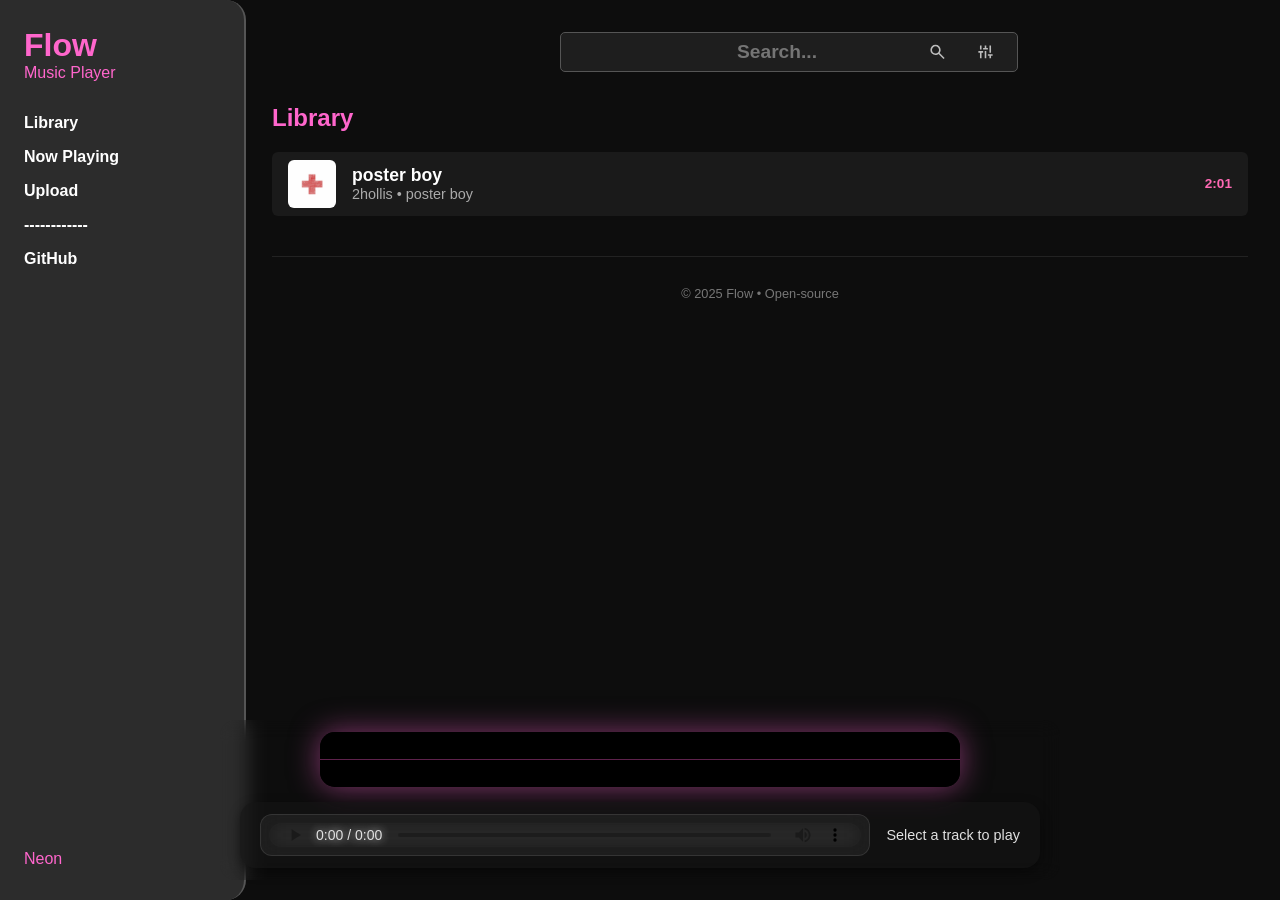
==== index.html @ 23537d22 "Init commit" ====
<!DOCTYPE html>
<html lang="en">
  <head>
    <meta charset="UTF-8" />
    <meta name="viewport" content="width=device-width, initial-scale=1" />
    <title>Flow – Music Player</title>
    <link rel="stylesheet" href="src/css/style.css" />
    <link rel="icon" href="src/icon/logo.png" />
  </head>

  <body>
    <div class="container">
      <aside class="sidebar">
        <h1>Flow</h1>
        <p class="subtitle">Music Player</p>
        <nav>
          <a href="index.html#library">Library</a>
          <a href="index.html#nowplaying">Now Playing</a>
          <a href="upload.html">Upload</a>
          <a>------------</a>
          <a href="https://github.com/neonmc23/flow" target="_blank">GitHub</a>
          <p class="subtitle" style="position: absolute; bottom: 0">Neon</p>
        </nav>
      </aside>

      <main>
        <div class="search-wrapper">
          <div class="search-container">
            <input
              id="search"
              class="search-bar"
              type="text"
              placeholder="Search..."
            />
            <img class="search-icon" src="src/icon/search.svg" alt="search" />
            <div class="filter-container">
              <img
                class="filter-icon"
                src="src/icon/filter.svg"
                alt="filtrer"
                onclick="toggleFilterMenu()"
              />
              <div class="filter-menu" id="filterMenu">
                <div class="filters">
                  <p>Artiste</p>
                  <select id="artist-filter">
                    <option value="">All</option>
                  </select>
                  <p>Album</p>
                  <select id="album-filter">
                    <option value="">All</option>
                  </select>
                </div>
                <button onclick="applyFilters()">Apply</button>
              </div>
            </div>
          </div>
        </div>

        <section id="nowplaying">
          <canvas id="oscilloscope"></canvas>
          <div class="nowplaying-container">
            <h2>Now Playing</h2>
            <div id="player">
              <audio id="audio" controls></audio>
              <p id="nowplaying-title">Select a track to play</p>
            </div>
          </div>
        </section>

        <section id="library">
          <h2>Library</h2>
          <ul id="track-list"></ul>
        </section>

        <footer>
          <p>© 2025 Flow • Open-source</p>
        </footer>
      </main>
    </div>

    <script src="src/javascript/filter.js"></script>
    <script src="src/javascript/script.js"></script>
    <script src="src/javascript/effect.js"></script>
  </body>
</html>
---- src/css/style.css ----
:root {
  --bg: #0d0d0d;
  --text: #ffffff;
  --accent: #ff66cc;
  --sidebar-bg: #2c2c2c;
  --card-bg: #1a1a1a;
}

body {
  margin: 0;
  font-family: "Segoe UI", sans-serif;
  background: var(--bg);
  color: var(--text);
  display: flex;
}

a {
  text-decoration: none;
  color: var(--accent);
}

.container {
  display: flex;
  width: 100vw;
  height: 100vh;
}

.sidebar {
  width: 220px;
  background: var(--sidebar-bg);
  padding: 1.7rem 0 0 1.5rem;
  display: flex;
  flex-direction: column;
  align-items: flex-start;
  border-right: 2px solid #555;
  border-radius: 0px 20px 20px 0;
  position: fixed;
  top: 0;
  bottom: 0;
  left: 0;
}

.sidebar h1 {
  font-size: 2rem;
  color: var(--accent);
  margin: 0;
}

.sidebar .subtitle {
  font-size: 1rem;
  color: var(--accent);
  margin: 0 0 2rem 0;
}

.sidebar nav {
  display: flex;
  flex-direction: column;
  gap: 1rem;
}

.sidebar nav a {
  color: var(--text);
  font-weight: bold;
  transition: color 0.2s;
}

.sidebar nav a:hover {
  color: var(--accent);
}

.search-wrapper {
  display: flex;
  justify-content: center;
  margin-bottom: 2rem;
  width: 100%;
}

.search-container {
  position: relative;
  width: 100%;
  max-width: 400px;
}

.search-bar {
  width: 100%;
  border: 1px solid #555;
  border-radius: 5px;
  padding: 0.5rem 2.5rem 0.5rem 1rem;
  background: rgba(34, 34, 34, 0.85);
  color: var(--text);
  font-size: 1.2rem;
  font-weight: bold;
  text-align: center;
}

.search-bar:focus {
  outline: none;
  border-color: var(--accent);
}

.search-icon {
  position: absolute;
  right: 0.8rem;
  top: 50%;
  transform: translateY(-50%);
  height: 1.2rem;
  opacity: 0.7;
}

main {
  margin-left: 240px;
  padding: 2rem;
  flex: 1;
  overflow-y: auto;
}

h2 {
  color: var(--accent);
}

ul#track-list {
  list-style: none;
  padding: 0;
}

ul#track-list li {
  background: var(--card-bg);
  padding: 0.5rem 1rem;
  border-radius: 6px;
  margin-bottom: 0.5rem;
  cursor: pointer;
  transition: background 0.2s;
}

ul#track-list li:hover {
  background: #333;
}

input[type="file"] {
  background: #222;
  color: var(--text);
  padding: 0.5rem;
  border-radius: 6px;
  border: 1px solid #555;
}

footer {
  text-align: center;
  font-size: 0.8rem;
  color: #777;
  margin-top: 2rem;
  border-top: 1px solid #222;
  padding-top: 1rem;
}

.filter-container {
  position: absolute;
  right: -2.2rem;
  top: 50%;
  transform: translateY(-50%);
  display: flex;
  align-items: center;
}

.filter-icon {
  height: 1.2rem;
  opacity: 0.7;
  cursor: pointer;
  transition: opacity 0.2s;
}

.filter-icon:hover {
  opacity: 1;
}

.filter-menu {
  display: none;
  flex-direction: column;
  position: absolute;
  top: 2.6rem;
  right: 0;
  background: rgba(34, 34, 34, 0.85);
  border: 1px solid rgba(255, 102, 204, 0.5);
  border-radius: 12px;
  padding: 0.7rem 1rem;
  z-index: 100;
  width: max-content;
  min-width: 170px;
  box-shadow: 0 8px 16px rgba(255, 102, 204, 0.25);
  backdrop-filter: blur(8px);
  opacity: 0;
  pointer-events: none;
  transform: translateY(-10px);
  transition: all 0.3s ease;
}

.filter-menu.show {
  display: flex;
  opacity: 1;
  pointer-events: auto;
  transform: translateY(0);
}

.filter-menu p {
  color: var(--accent);
  text-decoration: underline;
  margin: 0.5rem 0;
}

.filter-menu label {
  color: var(--text);
  font-size: 1rem;
  padding: 0.4rem 0;
  display: flex;
  align-items: center;
  cursor: pointer;
}

.filter-menu input[type="checkbox"] {
  margin-right: 0.6rem;
  width: 18px;
  height: 18px;
}

.filter-menu select {
  width: 100%;
  padding: 0.5rem 0.8rem;
  background: rgba(34, 34, 34, 0.9);
  border: 1px solid rgba(255, 105, 180, 0.5);
  /* rose */
  border-radius: 8px;
  color: #fff;
  font-size: 1rem;
  margin-bottom: 1rem;
  transition: border-color 0.3s, box-shadow 0.3s;
}

.filter-menu select:focus {
  outline: none;
  border-color: #ff69b4;
  box-shadow: 0 0 8px rgba(255, 105, 180, 0.6);
  background: rgba(51, 51, 51, 0.9);
}

.filter-menu p {
  margin: 0.3rem 0 0.4rem;
  font-weight: bold;
  color: #ff69b4;
  font-size: 0.95rem;
}

.filter-menu button {
  background-color: #ff69b4;
  color: #000;
  border: none;
  padding: 0.5rem 1rem;
  border-radius: 6px;
  font-weight: bold;
  cursor: pointer;
  width: 100%;
  transition: background-color 0.3s;
}

.filter-menu button:hover {
  background-color: #e055a1;
}

#track-list {
  list-style: none;
  padding: 0;
  display: flex;
  flex-direction: column;
  gap: 0.7rem;
}

.track-item {
  background: #1a1a1a;
  padding: 0.6rem 1rem;
  border-radius: 10px;
  display: flex;
  align-items: center;
  gap: 1rem;
  cursor: pointer;
  transition: background 0.2s;
}

.track-item:hover {
  background: #2a2a2a;
}

.track-item .cover {
  width: 48px;
  height: 48px;
  border-radius: 6px;
  object-fit: cover;
}

.track-item .track-info {
  flex: 1;
}

.track-item .track-info strong {
  color: #fff;
  font-size: 1.1rem;
}

.track-item .track-info p {
  margin: 0;
  font-size: 0.9rem;
  color: #aaa;
}

.track-item .duration {
  font-size: 0.85rem;
  color: #ff69b4;
  font-weight: bold;
}

.upload-container {
  margin-left: 250px;
  padding: 40px;
  max-width: 600px;
}

.upload-container h1 {
  font-size: 2rem;
  margin-bottom: 20px;
}

#upload-form {
  display: flex;
  flex-direction: column;
  gap: 15px;
}

#upload-form label {
  font-weight: 500;
  display: flex;
  flex-direction: column;
  color: #eee;
}

#upload-form input[type="text"],
#upload-form input[type="file"] {
  padding: 10px;
  font-size: 1rem;
  border-radius: 8px;
  border: none;
  background-color: #2a2a2a;
  color: #fff;
}

#upload-form button {
  padding: 12px;
  border: none;
  background: #ff66cc;
  color: white;
  border-radius: 8px;
  font-size: 1rem;
  cursor: pointer;
  margin-top: 10px;
  transition: background 0.2s;
}

#upload-form button:hover {
  background: #e055b8;
}

#upload-status {
  margin-top: 10px;
  color: lightgreen;
}

#nowplaying {
  position: fixed;
  bottom: 20px;
  left: 50%;
  transform: translateX(-50%);
  width: calc(100% - 40px);
  max-width: 800px;
  backdrop-filter: blur(10px);
  border-radius: 16px;
  padding: 12px 20px;
  display: grid;
  align-items: center;
  z-index: 999;
}

#oscilloscope {
  width: 80%;
  height: 55px;
  background: rgba(0, 0, 0, 0.2);
  border-radius: 15px;
  box-shadow: 0 0 30px #e055b890;
  pointer-events: none;
  margin-left: 10%;
  margin-right: 10%;
  margin-bottom: 15px;
  backdrop-filter: blur(10px);
}

.nowplaying-container {
  max-width: 800px;
  background: rgba(20, 20, 20, 0.6);
  backdrop-filter: blur(10px);
  border-radius: 16px;
  padding: 12px 20px;
  color: #fff;
  box-shadow: 0 4px 12px rgba(0, 0, 0, 0.4);
}

#nowplaying h2 {
  display: none;
}

#player {
  display: flex;
  align-items: center;
  gap: 16px;
}

#audio {
  flex: 1;
}

#nowplaying-title {
  margin: 0;
  font-size: 0.9rem;
  color: #e0e0e0;
  white-space: nowrap;
  overflow: hidden;
  text-overflow: ellipsis;
}

#audio {
  background: rgba(255, 255, 255, 0.05);
  backdrop-filter: blur(10px);
  border-radius: 12px;
  padding: 4px;
  border: 1px solid rgba(255, 255, 255, 0.1);
  height: 32px;
  width: 100%;
}

audio::-webkit-media-controls-panel {
  background-color: transparent;
  backdrop-filter: blur(10px);
  border-radius: 12px;
}

audio::-moz-media-controls {
  background-color: transparent;
}

audio::-webkit-media-controls-play-button,
audio::-webkit-media-controls-volume-slider {
  background-color: transparent;
  color: #fff;
}
audio::-webkit-media-controls-current-time-display,
audio::-webkit-media-controls-time-remaining-display {
  color: #fff;
}
audio::-webkit-media-controls-mute-button {
  color: #fff;
}
audio::-webkit-media-controls-volume-slider {
  border-radius: 6px;
}
audio::-webkit-media-controls-volume-slider:hover {
  background-color: rgba(255, 255, 255, 0.2);
}
audio::-webkit-media-controls-volume-slider:active {
  background-color: rgba(255, 255, 255, 0.3);
}
audio::-webkit-media-controls-fullscreen-button {
  color: #fff;
}
audio::-webkit-media-controls-enclosure {
  background-color: transparent;
  border-radius: 12px;
  padding: 4px;
}
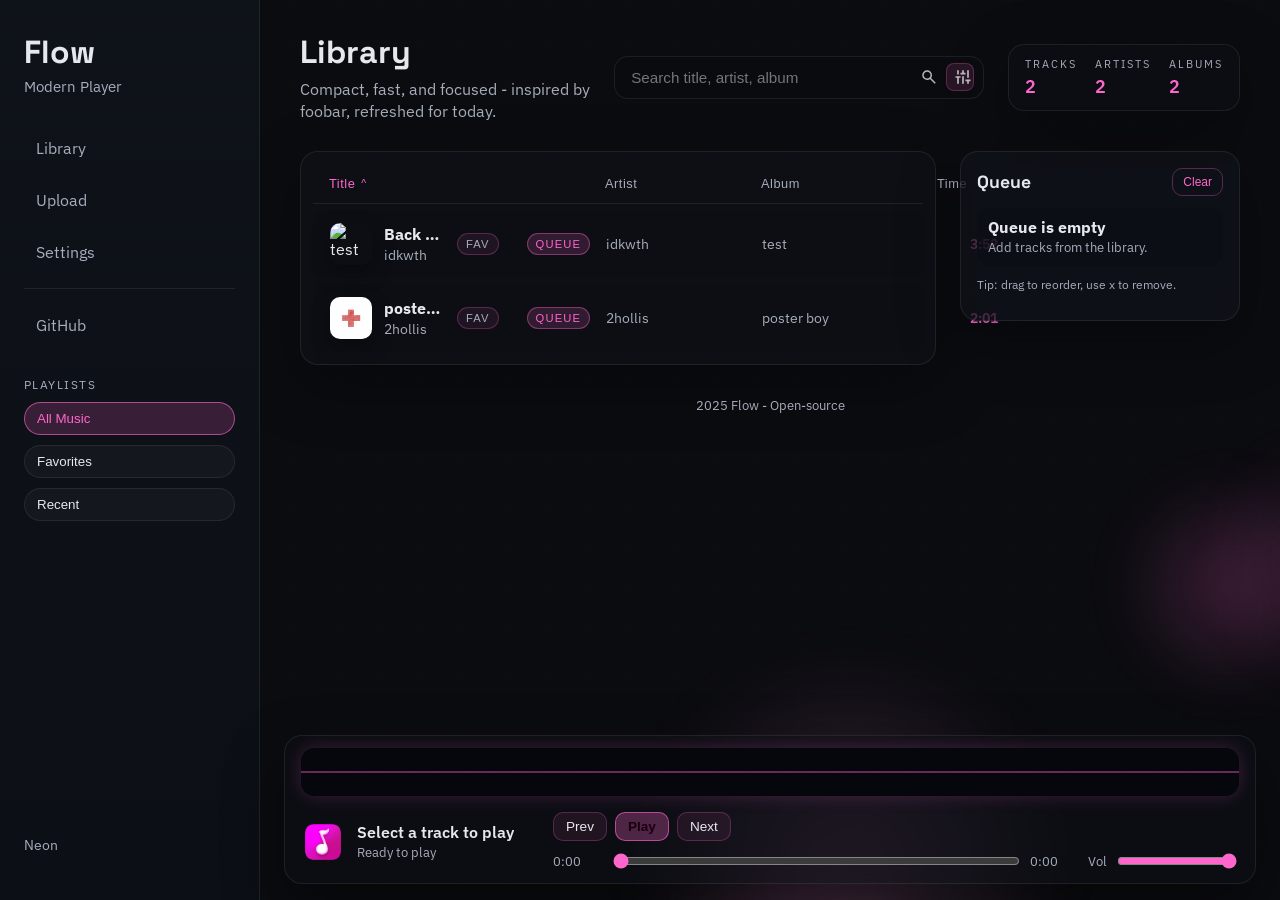
==== commit 891142a4: "Add files via upload" ====
--- a/index.html
+++ b/index.html
@@ -3,46 +3,67 @@
   <head>
     <meta charset="UTF-8" />
     <meta name="viewport" content="width=device-width, initial-scale=1" />
-    <title>Flow – Music Player</title>
+    <title>Flow - Modern Music Player</title>
     <link rel="stylesheet" href="src/css/style.css" />
     <link rel="icon" href="src/icon/logo.png" />
   </head>
 
   <body>
-    <div class="container">
+    <div class="bg-orbs">
+      <span class="orb orb-1"></span>
+      <span class="orb orb-2"></span>
+      <span class="orb orb-3"></span>
+      <span class="orb orb-4"></span>
+      <span class="orb orb-5"></span>
+      <span class="orb orb-6"></span>
+    </div>
+    <div class="app">
       <aside class="sidebar">
-        <h1>Flow</h1>
-        <p class="subtitle">Music Player</p>
-        <nav>
-          <a href="index.html#library">Library</a>
-          <a href="index.html#nowplaying">Now Playing</a>
-          <a href="upload.html">Upload</a>
-          <a>------------</a>
-          <a href="https://github.com/neonmc23/flow" target="_blank">GitHub</a>
-          <p class="subtitle" style="position: absolute; bottom: 0">Neon</p>
+        <div class="brand">
+          <h1>Flow</h1>
+          <p class="subtitle">Modern Player</p>
+        </div>
+
+        <nav class="nav">
+          <a href="index.html#library" class="nav-link">Library</a>
+          <a href="upload.html" class="nav-link">Upload</a>
+          <a href="settings.html" class="nav-link">Settings</a>
+          <div class="nav-divider"></div>
+          <a href="https://github.com/neonmc23/flow" target="_blank" class="nav-link">GitHub</a>
         </nav>
+
+        <div class="sidebar-section">
+          <p class="section-title">Playlists</p>
+          <button class="pill playlist-btn active" data-playlist="all">All Music</button>
+          <button class="pill playlist-btn" data-playlist="favorites">Favorites</button>
+          <button class="pill playlist-btn" data-playlist="recent">Recent</button>
+        </div>
+
+        <p class="sidebar-footer">Neon</p>
       </aside>
 
-      <main>
-        <div class="search-wrapper">
-          <div class="search-container">
-            <input
-              id="search"
-              class="search-bar"
-              type="text"
-              placeholder="Search..."
-            />
-            <img class="search-icon" src="src/icon/search.svg" alt="search" />
-            <div class="filter-container">
-              <img
-                class="filter-icon"
-                src="src/icon/filter.svg"
-                alt="filtrer"
-                onclick="toggleFilterMenu()"
+      <main class="main">
+        <header class="topbar">
+          <div class="title-block">
+            <h2>Library</h2>
+            <p>Compact, fast, and focused - inspired by foobar, refreshed for today.</p>
+          </div>
+
+          <div class="search-wrapper">
+            <div class="search-container">
+              <input
+                id="search"
+                class="search-bar"
+                type="text"
+                placeholder="Search title, artist, album"
               />
+              <img class="search-icon" src="src/icon/search.svg" alt="search" />
+              <button class="filter-trigger" type="button" onclick="toggleFilterMenu()">
+                <img class="filter-icon" src="src/icon/filter.svg" alt="filter" />
+              </button>
               <div class="filter-menu" id="filterMenu">
                 <div class="filters">
-                  <p>Artiste</p>
+                  <p>Artist</p>
                   <select id="artist-filter">
                     <option value="">All</option>
                   </select>
@@ -55,30 +76,83 @@
               </div>
             </div>
           </div>
+
+          <div class="stats">
+            <div class="stat">
+              <span class="stat-label">Tracks</span>
+              <span class="stat-value" id="track-count">0</span>
+            </div>
+            <div class="stat">
+              <span class="stat-label">Artists</span>
+              <span class="stat-value" id="artist-count">0</span>
+            </div>
+            <div class="stat">
+              <span class="stat-label">Albums</span>
+              <span class="stat-value" id="album-count">0</span>
+            </div>
+          </div>
+        </header>
+
+        <div class="content-grid">
+          <section id="library" class="library">
+            <div class="table-head">
+              <button class="sort-btn" data-sort="title" data-label="Title">Title</button>
+              <button class="sort-btn" data-sort="artist" data-label="Artist">Artist</button>
+              <button class="sort-btn" data-sort="album" data-label="Album">Album</button>
+              <button class="sort-btn" data-sort="duration" data-label="Time">Time</button>
+            </div>
+            <ul id="track-list" class="table-body"></ul>
+          </section>
+
+          <aside class="queue">
+            <div class="queue-header">
+              <h3>Queue</h3>
+              <button id="clear-queue" class="queue-clear">Clear</button>
+            </div>
+            <ul id="queue-list" class="queue-list"></ul>
+            <p class="queue-hint">Tip: drag to reorder, use x to remove.</p>
+          </aside>
         </div>
 
-        <section id="nowplaying">
-          <canvas id="oscilloscope"></canvas>
-          <div class="nowplaying-container">
-            <h2>Now Playing</h2>
-            <div id="player">
-              <audio id="audio" controls></audio>
-              <p id="nowplaying-title">Select a track to play</p>
+        <section class="player">
+          <div class="oscilloscope-wrap">
+            <canvas id="oscilloscope"></canvas>
+          </div>
+          <div class="player-info">
+            <img id="player-cover" src="src/icon/logo.png" alt="cover" />
+            <div>
+              <p class="player-title" id="nowplaying-title">
+                <span class="title-marquee">Select a track to play</span>
+              </p>
+              <p class="player-sub">Ready to play</p>
             </div>
           </div>
-        </section>
-
-        <section id="library">
-          <h2>Library</h2>
-          <ul id="track-list"></ul>
+          <div class="player-controls">
+            <div class="player-buttons">
+              <button id="prev-btn" class="control-btn" type="button">Prev</button>
+              <button id="play-btn" class="control-btn primary" type="button">Play</button>
+              <button id="next-btn" class="control-btn" type="button">Next</button>
+            </div>
+            <div class="progress-wrap">
+              <span id="current-time">0:00</span>
+              <input id="progress" type="range" min="0" max="100" value="0" />
+              <span id="duration">0:00</span>
+              <div class="volume-wrap">
+                <span>Vol</span>
+                <input id="volume" type="range" min="0" max="1" step="0.01" value="1" />
+              </div>
+            </div>
+          </div>
+          <audio id="audio"></audio>
         </section>
 
         <footer>
-          <p>© 2025 Flow • Open-source</p>
+          <p>2025 Flow - Open-source</p>
         </footer>
       </main>
     </div>
 
+    <script src="src/javascript/settings.js"></script>
     <script src="src/javascript/filter.js"></script>
     <script src="src/javascript/script.js"></script>
     <script src="src/javascript/effect.js"></script>
--- a/src/css/style.css
+++ b/src/css/style.css
@@ -1,175 +1,272 @@
+@import url("https://fonts.googleapis.com/css2?family=IBM+Plex+Mono:wght@400;500&family=IBM+Plex+Sans:wght@300;400;500;600&family=Space+Grotesk:wght@400;500;600&display=swap");
+
 :root {
-  --bg: #0d0d0d;
-  --text: #ffffff;
+  --bg: #0b0c10;
+  --bg-soft: #12141b;
+  --bg-elev: #181c25;
+  --sidebar: #0f131a;
+  --sidebar-width: 260px;
+  --border: rgba(255, 255, 255, 0.08);
+  --text: #e6e8ef;
+  --muted: #a6adbb;
   --accent: #ff66cc;
-  --sidebar-bg: #2c2c2c;
-  --card-bg: #1a1a1a;
+  --accent-2: #ff9ee2;
+  --shadow: 0 20px 60px rgba(0, 0, 0, 0.35);
+}
+
+* {
+  box-sizing: border-box;
 }
 
 body {
   margin: 0;
-  font-family: "Segoe UI", sans-serif;
+  font-family: "IBM Plex Sans", system-ui, sans-serif;
   background: var(--bg);
   color: var(--text);
-  display: flex;
+  min-height: 100vh;
+}
+
+body::before {
+  content: "";
+  position: fixed;
+  inset: 0;
+  background-image: linear-gradient(rgba(255, 255, 255, 0.03) 1px, transparent 1px),
+    linear-gradient(90deg, rgba(255, 255, 255, 0.03) 1px, transparent 1px);
+  background-size: 42px 42px;
+  opacity: 0.3;
+  pointer-events: none;
+  z-index: -1;
+}
+
+body.orbs-off .bg-orbs {
+  display: none;
+}
+
+.bg-orbs {
+  position: fixed;
+  inset: 0;
+  overflow: hidden;
+  z-index: -2;
+  pointer-events: none;
+}
+
+.orb {
+  position: absolute;
+  width: var(--orb-size, 320px);
+  height: var(--orb-size, 320px);
+  border-radius: 50%;
+  background: radial-gradient(circle, rgba(255, 102, 204, 0.35), transparent 65%);
+  filter: blur(40px);
+  opacity: 0.7;
+  transform: translate3d(0, 0, 0) scale(1);
+  transition: transform 0.15s ease-out;
+}
+
+.orb:nth-child(odd) {
+  background: radial-gradient(circle, rgba(255, 158, 226, 0.32), transparent 65%);
 }
 
 a {
   text-decoration: none;
-  color: var(--accent);
-}
-
-.container {
-  display: flex;
-  width: 100vw;
+  color: inherit;
+}
+
+code {
+  font-family: "IBM Plex Mono", ui-monospace, SFMono-Regular, Menlo, Monaco, Consolas, "Liberation Mono",
+    "Courier New", monospace;
+  color: var(--accent);
+}
+
+pre {
+  font-family: "IBM Plex Mono", ui-monospace, SFMono-Regular, Menlo, Monaco, Consolas, "Liberation Mono",
+    "Courier New", monospace;
+}
+
+.app {
+  display: grid;
+  grid-template-columns: var(--sidebar-width) 1fr;
+  min-height: 100vh;
+  position: relative;
+}
+
+.sidebar {
+  background: linear-gradient(180deg, rgba(15, 19, 26, 0.96), rgba(12, 16, 23, 0.95));
+  border-right: 1px solid var(--border);
+  padding: 32px 24px;
+  display: flex;
+  flex-direction: column;
+  gap: 32px;
+  position: sticky;
+  top: 0;
   height: 100vh;
 }
 
-.sidebar {
-  width: 220px;
-  background: var(--sidebar-bg);
-  padding: 1.7rem 0 0 1.5rem;
+.brand h1 {
+  font-family: "Space Grotesk", sans-serif;
+  font-size: 2rem;
+  margin: 0 0 4px 0;
+}
+
+.subtitle {
+  margin: 0;
+  color: var(--muted);
+  font-size: 0.95rem;
+}
+
+.nav {
   display: flex;
   flex-direction: column;
-  align-items: flex-start;
-  border-right: 2px solid #555;
-  border-radius: 0px 20px 20px 0;
-  position: fixed;
-  top: 0;
-  bottom: 0;
-  left: 0;
-}
-
-.sidebar h1 {
+  gap: 12px;
+}
+
+.nav-link {
+  padding: 10px 12px;
+  border-radius: 10px;
+  color: var(--muted);
+  transition: all 0.2s ease;
+}
+
+.nav-link:hover,
+.nav-link.active {
+  color: var(--text);
+  background: rgba(255, 102, 204, 0.12);
+  border: 1px solid rgba(255, 102, 204, 0.25);
+}
+
+.nav-divider {
+  height: 1px;
+  background: var(--border);
+  margin: 4px 0;
+}
+
+.sidebar-section {
+  display: flex;
+  flex-direction: column;
+  gap: 10px;
+}
+
+.section-title {
+  font-size: 0.75rem;
+  text-transform: uppercase;
+  letter-spacing: 0.12em;
+  color: var(--muted);
+  margin: 0;
+}
+
+.pill {
+  background: rgba(255, 255, 255, 0.03);
+  color: var(--text);
+  border: 1px solid var(--border);
+  padding: 8px 12px;
+  border-radius: 999px;
+  text-align: left;
+  cursor: pointer;
+  transition: all 0.2s ease;
+}
+
+.pill:hover {
+  border-color: rgba(255, 102, 204, 0.4);
+  color: var(--accent);
+}
+
+.playlist-btn.active {
+  border-color: rgba(255, 102, 204, 0.6);
+  background: rgba(255, 102, 204, 0.18);
+  color: var(--accent);
+}
+
+.sidebar-footer {
+  margin-top: auto;
+  color: var(--muted);
+  font-size: 0.85rem;
+}
+
+.main {
+  padding: 32px 40px 180px;
+}
+
+.topbar {
+  display: grid;
+  grid-template-columns: 1.1fr 1.4fr auto;
+  gap: 24px;
+  align-items: center;
+  margin-bottom: 28px;
+}
+
+.topbar.compact {
+  grid-template-columns: 1fr;
+}
+
+.title-block h2 {
+  font-family: "Space Grotesk", sans-serif;
   font-size: 2rem;
-  color: var(--accent);
+  margin: 0 0 6px 0;
+}
+
+.title-block p {
   margin: 0;
-}
-
-.sidebar .subtitle {
-  font-size: 1rem;
-  color: var(--accent);
-  margin: 0 0 2rem 0;
-}
-
-.sidebar nav {
-  display: flex;
-  flex-direction: column;
-  gap: 1rem;
-}
-
-.sidebar nav a {
-  color: var(--text);
-  font-weight: bold;
-  transition: color 0.2s;
-}
-
-.sidebar nav a:hover {
-  color: var(--accent);
+  color: var(--muted);
+  line-height: 1.4;
 }
 
 .search-wrapper {
-  display: flex;
-  justify-content: center;
-  margin-bottom: 2rem;
   width: 100%;
 }
 
 .search-container {
   position: relative;
   width: 100%;
-  max-width: 400px;
 }
 
 .search-bar {
   width: 100%;
-  border: 1px solid #555;
-  border-radius: 5px;
-  padding: 0.5rem 2.5rem 0.5rem 1rem;
-  background: rgba(34, 34, 34, 0.85);
+  border: 1px solid var(--border);
+  border-radius: 14px;
+  padding: 12px 86px 12px 16px;
+  background: rgba(10, 12, 16, 0.8);
   color: var(--text);
-  font-size: 1.2rem;
-  font-weight: bold;
-  text-align: center;
+  font-size: 0.95rem;
 }
 
 .search-bar:focus {
   outline: none;
-  border-color: var(--accent);
+  border-color: rgba(255, 102, 204, 0.6);
+  box-shadow: 0 0 0 3px rgba(255, 102, 204, 0.2);
 }
 
 .search-icon {
   position: absolute;
-  right: 0.8rem;
+  right: 46px;
   top: 50%;
   transform: translateY(-50%);
-  height: 1.2rem;
+  height: 18px;
   opacity: 0.7;
-}
-
-main {
-  margin-left: 240px;
-  padding: 2rem;
-  flex: 1;
-  overflow-y: auto;
-}
-
-h2 {
-  color: var(--accent);
-}
-
-ul#track-list {
-  list-style: none;
-  padding: 0;
-}
-
-ul#track-list li {
-  background: var(--card-bg);
-  padding: 0.5rem 1rem;
-  border-radius: 6px;
-  margin-bottom: 0.5rem;
-  cursor: pointer;
-  transition: background 0.2s;
-}
-
-ul#track-list li:hover {
-  background: #333;
-}
-
-input[type="file"] {
-  background: #222;
-  color: var(--text);
-  padding: 0.5rem;
-  border-radius: 6px;
-  border: 1px solid #555;
-}
-
-footer {
-  text-align: center;
-  font-size: 0.8rem;
-  color: #777;
-  margin-top: 2rem;
-  border-top: 1px solid #222;
-  padding-top: 1rem;
-}
-
-.filter-container {
+  pointer-events: none;
+}
+
+.filter-trigger {
   position: absolute;
-  right: -2.2rem;
+  right: 10px;
   top: 50%;
   transform: translateY(-50%);
-  display: flex;
-  align-items: center;
+  width: 28px;
+  height: 28px;
+  border-radius: 8px;
+  border: 1px solid rgba(255, 102, 204, 0.25);
+  background: rgba(255, 102, 204, 0.12);
+  display: grid;
+  place-items: center;
+  cursor: pointer;
+  z-index: 3;
 }
 
 .filter-icon {
-  height: 1.2rem;
+  height: 20px;
   opacity: 0.7;
-  cursor: pointer;
   transition: opacity 0.2s;
 }
 
-.filter-icon:hover {
+.filter-trigger:hover .filter-icon {
   opacity: 1;
 }
 
@@ -177,17 +274,17 @@
   display: none;
   flex-direction: column;
   position: absolute;
-  top: 2.6rem;
+  top: 2.8rem;
   right: 0;
-  background: rgba(34, 34, 34, 0.85);
-  border: 1px solid rgba(255, 102, 204, 0.5);
-  border-radius: 12px;
-  padding: 0.7rem 1rem;
-  z-index: 100;
+  background: rgba(12, 15, 22, 0.95);
+  border: 1px solid rgba(255, 102, 204, 0.3);
+  border-radius: 14px;
+  padding: 0.8rem 1rem;
+  z-index: 200;
   width: max-content;
-  min-width: 170px;
-  box-shadow: 0 8px 16px rgba(255, 102, 204, 0.25);
-  backdrop-filter: blur(8px);
+  min-width: 180px;
+  box-shadow: var(--shadow);
+  backdrop-filter: blur(10px);
   opacity: 0;
   pointer-events: none;
   transform: translateY(-10px);
@@ -203,281 +300,716 @@
 
 .filter-menu p {
   color: var(--accent);
-  text-decoration: underline;
-  margin: 0.5rem 0;
-}
-
-.filter-menu label {
-  color: var(--text);
-  font-size: 1rem;
-  padding: 0.4rem 0;
-  display: flex;
-  align-items: center;
-  cursor: pointer;
-}
-
-.filter-menu input[type="checkbox"] {
-  margin-right: 0.6rem;
-  width: 18px;
-  height: 18px;
+  margin: 0.5rem 0 0.4rem;
+  font-weight: 600;
+  font-size: 0.9rem;
 }
 
 .filter-menu select {
   width: 100%;
   padding: 0.5rem 0.8rem;
-  background: rgba(34, 34, 34, 0.9);
-  border: 1px solid rgba(255, 105, 180, 0.5);
-  /* rose */
+  background: rgba(20, 24, 32, 0.9);
+  border: 1px solid rgba(255, 102, 204, 0.3);
   border-radius: 8px;
   color: #fff;
-  font-size: 1rem;
-  margin-bottom: 1rem;
-  transition: border-color 0.3s, box-shadow 0.3s;
-}
-
-.filter-menu select:focus {
-  outline: none;
-  border-color: #ff69b4;
-  box-shadow: 0 0 8px rgba(255, 105, 180, 0.6);
-  background: rgba(51, 51, 51, 0.9);
-}
-
-.filter-menu p {
-  margin: 0.3rem 0 0.4rem;
-  font-weight: bold;
-  color: #ff69b4;
   font-size: 0.95rem;
+  margin-bottom: 0.7rem;
 }
 
 .filter-menu button {
-  background-color: #ff69b4;
-  color: #000;
+  background-color: var(--accent);
+  color: #200013;
   border: none;
   padding: 0.5rem 1rem;
-  border-radius: 6px;
-  font-weight: bold;
+  border-radius: 8px;
+  font-weight: 600;
   cursor: pointer;
   width: 100%;
   transition: background-color 0.3s;
 }
 
 .filter-menu button:hover {
-  background-color: #e055a1;
-}
-
-#track-list {
+  background-color: #ff4fbf;
+}
+
+.stats {
+  display: flex;
+  gap: 18px;
+  padding: 12px 16px;
+  border-radius: 16px;
+  background: rgba(12, 15, 22, 0.7);
+  border: 1px solid var(--border);
+  box-shadow: var(--shadow);
+}
+
+.stat {
+  display: flex;
+  flex-direction: column;
+  gap: 4px;
+}
+
+.stat-label {
+  font-size: 0.7rem;
+  text-transform: uppercase;
+  letter-spacing: 0.18em;
+  color: var(--muted);
+}
+
+.stat-value {
+  font-size: 1.1rem;
+  font-weight: 600;
+  color: var(--accent);
+}
+
+.content-grid {
+  display: grid;
+  grid-template-columns: minmax(0, 1fr) 280px;
+  gap: 24px;
+  align-items: start;
+}
+
+.library {
+  background: rgba(15, 18, 25, 0.7);
+  border: 1px solid var(--border);
+  border-radius: 18px;
+  padding: 12px;
+  box-shadow: var(--shadow);
+}
+
+.table-head,
+.track-row {
+  display: grid;
+  grid-template-columns: minmax(260px, 2.6fr) minmax(140px, 1.1fr) minmax(160px, 1.2fr) 60px;
+  gap: 16px;
+  align-items: center;
+}
+
+.table-head {
+  padding: 12px 16px;
+  color: var(--muted);
+  font-size: 0.8rem;
+  letter-spacing: 0.04em;
+  border-bottom: 1px solid var(--border);
+}
+
+.sort-btn {
+  background: transparent;
+  border: none;
+  color: var(--muted);
+  font-size: 0.8rem;
+  letter-spacing: 0.04em;
+  padding: 0;
+  text-align: left;
+  cursor: pointer;
+  display: flex;
+  align-items: center;
+  gap: 6px;
+}
+
+.sort-btn.active {
+  color: var(--accent);
+}
+
+.sort-btn span {
+  font-size: 0.65rem;
+  color: var(--accent);
+}
+
+.table-body {
   list-style: none;
   padding: 0;
-  display: flex;
-  flex-direction: column;
-  gap: 0.7rem;
-}
-
-.track-item {
-  background: #1a1a1a;
-  padding: 0.6rem 1rem;
+  margin: 0;
+}
+
+.track-row {
+  padding: 12px 16px;
+  border-radius: 12px;
+  margin-top: 6px;
+  background: rgba(12, 14, 20, 0.5);
+  border: 1px solid transparent;
+  transition: all 0.2s ease;
+  cursor: pointer;
+}
+
+.track-row:hover {
+  border-color: rgba(255, 102, 204, 0.3);
+  background: rgba(20, 25, 34, 0.9);
+}
+
+.track-row.active {
+  border-color: rgba(255, 158, 226, 0.7);
+  box-shadow: 0 0 0 2px rgba(255, 102, 204, 0.2);
+}
+
+.cell.title {
+  display: flex;
+  align-items: center;
+  gap: 12px;
+  min-width: 0;
+}
+
+.cover {
+  width: 42px;
+  height: 42px;
   border-radius: 10px;
-  display: flex;
-  align-items: center;
-  gap: 1rem;
-  cursor: pointer;
-  transition: background 0.2s;
-}
-
-.track-item:hover {
-  background: #2a2a2a;
-}
-
-.track-item .cover {
-  width: 48px;
-  height: 48px;
-  border-radius: 6px;
   object-fit: cover;
-}
-
-.track-item .track-info {
-  flex: 1;
-}
-
-.track-item .track-info strong {
-  color: #fff;
-  font-size: 1.1rem;
-}
-
-.track-item .track-info p {
-  margin: 0;
-  font-size: 0.9rem;
-  color: #aaa;
-}
-
-.track-item .duration {
-  font-size: 0.85rem;
-  color: #ff69b4;
-  font-weight: bold;
-}
-
-.upload-container {
-  margin-left: 250px;
-  padding: 40px;
-  max-width: 600px;
-}
-
-.upload-container h1 {
-  font-size: 2rem;
-  margin-bottom: 20px;
-}
-
-#upload-form {
-  display: flex;
-  flex-direction: column;
-  gap: 15px;
-}
-
-#upload-form label {
-  font-weight: 500;
-  display: flex;
-  flex-direction: column;
-  color: #eee;
-}
-
-#upload-form input[type="text"],
-#upload-form input[type="file"] {
-  padding: 10px;
-  font-size: 1rem;
-  border-radius: 8px;
-  border: none;
-  background-color: #2a2a2a;
-  color: #fff;
-}
-
-#upload-form button {
-  padding: 12px;
-  border: none;
-  background: #ff66cc;
-  color: white;
-  border-radius: 8px;
-  font-size: 1rem;
-  cursor: pointer;
-  margin-top: 10px;
-  transition: background 0.2s;
-}
-
-#upload-form button:hover {
-  background: #e055b8;
-}
-
-#upload-status {
-  margin-top: 10px;
-  color: lightgreen;
-}
-
-#nowplaying {
-  position: fixed;
-  bottom: 20px;
-  left: 50%;
-  transform: translateX(-50%);
-  width: calc(100% - 40px);
-  max-width: 800px;
-  backdrop-filter: blur(10px);
-  border-radius: 16px;
-  padding: 12px 20px;
-  display: grid;
-  align-items: center;
-  z-index: 999;
-}
-
-#oscilloscope {
-  width: 80%;
-  height: 55px;
-  background: rgba(0, 0, 0, 0.2);
-  border-radius: 15px;
-  box-shadow: 0 0 30px #e055b890;
-  pointer-events: none;
-  margin-left: 10%;
-  margin-right: 10%;
-  margin-bottom: 15px;
-  backdrop-filter: blur(10px);
-}
-
-.nowplaying-container {
-  max-width: 800px;
-  background: rgba(20, 20, 20, 0.6);
-  backdrop-filter: blur(10px);
-  border-radius: 16px;
-  padding: 12px 20px;
-  color: #fff;
-  box-shadow: 0 4px 12px rgba(0, 0, 0, 0.4);
-}
-
-#nowplaying h2 {
-  display: none;
-}
-
-#player {
-  display: flex;
-  align-items: center;
-  gap: 16px;
-}
-
-#audio {
-  flex: 1;
-}
-
-#nowplaying-title {
-  margin: 0;
-  font-size: 0.9rem;
-  color: #e0e0e0;
+  box-shadow: 0 8px 20px rgba(0, 0, 0, 0.35);
+}
+
+.title-text strong {
+  display: block;
+  font-size: 0.98rem;
   white-space: nowrap;
   overflow: hidden;
   text-overflow: ellipsis;
 }
 
+.title-text span {
+  color: var(--muted);
+  font-size: 0.85rem;
+  white-space: nowrap;
+  overflow: hidden;
+  text-overflow: ellipsis;
+}
+
+.title-text {
+  min-width: 0;
+  flex: 1;
+}
+
+.queue-add {
+  margin-left: 8px;
+  border: 1px solid rgba(255, 102, 204, 0.4);
+  background: rgba(255, 102, 204, 0.15);
+  color: var(--accent);
+  font-size: 0.7rem;
+  text-transform: uppercase;
+  letter-spacing: 0.1em;
+  padding: 4px 8px;
+  border-radius: 999px;
+  cursor: pointer;
+}
+
+.queue-add:hover {
+  background: rgba(255, 102, 204, 0.3);
+}
+
+.fav-btn {
+  margin-left: auto;
+  margin-right: 8px;
+  border: 1px solid rgba(255, 102, 204, 0.25);
+  background: rgba(255, 102, 204, 0.08);
+  color: var(--muted);
+  font-size: 0.7rem;
+  text-transform: uppercase;
+  letter-spacing: 0.1em;
+  padding: 4px 8px;
+  border-radius: 999px;
+  cursor: pointer;
+}
+
+.fav-btn.active {
+  color: var(--accent);
+  border-color: rgba(255, 102, 204, 0.5);
+  background: rgba(255, 102, 204, 0.2);
+}
+
+.cell.artist,
+.cell.album,
+.cell.time {
+  color: var(--muted);
+  font-size: 0.9rem;
+}
+
+.cell.time {
+  text-align: right;
+  color: var(--accent);
+  font-weight: 600;
+}
+
+.queue {
+  background: rgba(15, 18, 25, 0.75);
+  border: 1px solid var(--border);
+  border-radius: 18px;
+  padding: 16px;
+  box-shadow: var(--shadow);
+  position: sticky;
+  top: 32px;
+}
+
+.queue-header {
+  display: flex;
+  align-items: center;
+  justify-content: space-between;
+  margin-bottom: 12px;
+}
+
+.queue-header h3 {
+  margin: 0;
+  font-family: "Space Grotesk", sans-serif;
+  font-size: 1.1rem;
+}
+
+.queue-clear {
+  background: transparent;
+  border: 1px solid rgba(255, 102, 204, 0.3);
+  color: var(--accent);
+  padding: 6px 10px;
+  border-radius: 10px;
+  cursor: pointer;
+  font-size: 0.75rem;
+}
+
+.queue-list {
+  list-style: none;
+  padding: 0;
+  margin: 0;
+  display: flex;
+  flex-direction: column;
+  gap: 10px;
+}
+
+.queue-item {
+  display: flex;
+  gap: 10px;
+  padding: 8px 10px;
+  border-radius: 12px;
+  background: rgba(12, 14, 20, 0.5);
+  border: 1px solid transparent;
+  cursor: pointer;
+  align-items: center;
+}
+
+.queue-item:hover {
+  border-color: rgba(255, 102, 204, 0.35);
+}
+
+.queue-item.dragging {
+  opacity: 0.5;
+}
+
+.queue-remove {
+  margin-left: auto;
+  border: none;
+  background: transparent;
+  color: var(--muted);
+  font-size: 0.9rem;
+  cursor: pointer;
+}
+
+.queue-remove:hover {
+  color: var(--accent);
+}
+
+.queue-item img {
+  width: 36px;
+  height: 36px;
+  border-radius: 8px;
+  object-fit: cover;
+}
+
+.queue-item .meta {
+  display: flex;
+  flex-direction: column;
+  gap: 2px;
+}
+
+.queue-item .meta span {
+  font-size: 0.8rem;
+  color: var(--muted);
+}
+
+.queue-hint {
+  margin-top: 12px;
+  font-size: 0.75rem;
+  color: var(--muted);
+}
+
+footer {
+  text-align: center;
+  font-size: 0.8rem;
+  color: var(--muted);
+  margin-top: 32px;
+}
+
+.player {
+  position: fixed;
+  left: calc(var(--sidebar-width) + (100% - var(--sidebar-width)) / 2);
+  transform: translateX(-50%);
+  bottom: 16px;
+  width: min(980px, calc(100% - var(--sidebar-width) - 48px));
+  display: flex;
+  gap: 12px;
+  align-items: center;
+  padding: 12px 16px;
+  border-radius: 18px;
+  background: rgba(14, 16, 22, 0.6);
+  border: 1px solid rgba(255, 255, 255, 0.08);
+  box-shadow: 0 24px 60px rgba(0, 0, 0, 0.45);
+  backdrop-filter: blur(16px);
+  flex-wrap: wrap;
+  z-index: 50;
+}
+
+.player.player-flat {
+  background: rgba(10, 12, 16, 0.9);
+  backdrop-filter: none;
+}
+
+.oscilloscope-wrap {
+  width: 100%;
+}
+
+#oscilloscope {
+  width: 100%;
+  height: 48px;
+  background: rgba(10, 12, 16, 0.4);
+  border-radius: 14px;
+  box-shadow: 0 0 18px rgba(255, 102, 204, 0.2);
+}
+
+.oscilloscope-wrap.hidden {
+  display: none;
+}
+
+.player-info {
+  display: flex;
+  align-items: center;
+  gap: 12px;
+  flex: 0 0 240px;
+  max-width: 240px;
+  min-width: 0;
+}
+
+.player-info img {
+  width: 44px;
+  height: 44px;
+  border-radius: 10px;
+  object-fit: cover;
+}
+
+.player-title {
+  margin: 0;
+  font-weight: 600;
+  width: 100%;
+  overflow: hidden;
+  white-space: nowrap;
+  display: block;
+}
+
+.player-info > div {
+  min-width: 0;
+}
+
+.title-marquee {
+  display: inline-block;
+  white-space: nowrap;
+  transform: translateX(0);
+}
+
+.player-title.is-marquee .title-marquee {
+  animation: marquee var(--marquee-duration, 10s) linear infinite;
+}
+
+@keyframes marquee {
+  0% {
+    transform: translateX(0);
+  }
+  10% {
+    transform: translateX(0);
+  }
+  45% {
+    transform: translateX(calc(-1 * var(--marquee-distance, 0px)));
+  }
+  55% {
+    transform: translateX(calc(-1 * var(--marquee-distance, 0px)));
+  }
+  90% {
+    transform: translateX(0);
+  }
+  100% {
+    transform: translateX(0);
+  }
+}
+
+.player-sub {
+  margin: 2px 0 0 0;
+  color: var(--muted);
+  font-size: 0.8rem;
+}
+
 #audio {
+  flex: 1;
+  height: 32px;
+  border-radius: 12px;
   background: rgba(255, 255, 255, 0.05);
-  backdrop-filter: blur(10px);
-  border-radius: 12px;
-  padding: 4px;
-  border: 1px solid rgba(255, 255, 255, 0.1);
-  height: 32px;
-  width: 100%;
+  border: 1px solid rgba(255, 255, 255, 0.08);
 }
 
 audio::-webkit-media-controls-panel {
   background-color: transparent;
-  backdrop-filter: blur(10px);
-  border-radius: 12px;
 }
 
 audio::-moz-media-controls {
   background-color: transparent;
 }
 
-audio::-webkit-media-controls-play-button,
-audio::-webkit-media-controls-volume-slider {
-  background-color: transparent;
-  color: #fff;
-}
-audio::-webkit-media-controls-current-time-display,
-audio::-webkit-media-controls-time-remaining-display {
-  color: #fff;
-}
-audio::-webkit-media-controls-mute-button {
-  color: #fff;
-}
-audio::-webkit-media-controls-volume-slider {
-  border-radius: 6px;
-}
-audio::-webkit-media-controls-volume-slider:hover {
-  background-color: rgba(255, 255, 255, 0.2);
-}
-audio::-webkit-media-controls-volume-slider:active {
-  background-color: rgba(255, 255, 255, 0.3);
-}
-audio::-webkit-media-controls-fullscreen-button {
-  color: #fff;
-}
-audio::-webkit-media-controls-enclosure {
-  background-color: transparent;
-  border-radius: 12px;
-  padding: 4px;
-}
+.player-controls {
+  display: grid;
+  gap: 10px;
+  flex: 1;
+  min-width: 280px;
+}
+
+.player-buttons {
+  display: flex;
+  gap: 8px;
+}
+
+.control-btn {
+  border: 1px solid rgba(255, 102, 204, 0.25);
+  background: rgba(255, 102, 204, 0.08);
+  color: var(--text);
+  padding: 6px 12px;
+  border-radius: 10px;
+  cursor: pointer;
+  font-size: 0.85rem;
+}
+
+.control-btn.primary {
+  background: rgba(255, 102, 204, 0.28);
+  border-color: rgba(255, 102, 204, 0.6);
+  color: #1b0010;
+  font-weight: 600;
+}
+
+.control-btn:focus-visible {
+  outline: 2px solid rgba(255, 102, 204, 0.6);
+  outline-offset: 2px;
+}
+
+.progress-wrap {
+  display: grid;
+  grid-template-columns: 46px 1fr 46px auto;
+  gap: 12px;
+  align-items: center;
+  color: var(--muted);
+  font-size: 0.8rem;
+}
+
+#progress {
+  width: 100%;
+  accent-color: var(--accent);
+}
+
+.volume-wrap {
+  display: flex;
+  align-items: center;
+  gap: 8px;
+  color: var(--muted);
+  font-size: 0.8rem;
+}
+
+#volume {
+  width: 120px;
+  accent-color: var(--accent);
+}
+
+.upload-guide {
+  background: rgba(15, 18, 25, 0.75);
+  border: 1px solid var(--border);
+  border-radius: 18px;
+  padding: 24px;
+  box-shadow: var(--shadow);
+}
+
+.upload-guide h3 {
+  margin-top: 0;
+  font-family: "Space Grotesk", sans-serif;
+}
+
+.steps {
+  line-height: 1.7;
+  color: var(--muted);
+}
+
+.code-block {
+  background: #0a0d13;
+  color: var(--accent);
+  padding: 16px;
+  border-radius: 14px;
+  border: 1px solid var(--border);
+  overflow-x: auto;
+}
+
+.upload-note {
+  margin-top: 16px;
+  color: var(--muted);
+}
+
+.settings-grid {
+  display: grid;
+  grid-template-columns: repeat(auto-fit, minmax(260px, 1fr));
+  gap: 20px;
+}
+
+.setting-card {
+  background: rgba(15, 18, 25, 0.75);
+  border: 1px solid var(--border);
+  border-radius: 18px;
+  padding: 20px;
+  box-shadow: var(--shadow);
+}
+
+.setting-card h3 {
+  margin: 0 0 14px;
+  font-family: "Space Grotesk", sans-serif;
+}
+
+.setting-row {
+  display: flex;
+  align-items: center;
+  justify-content: space-between;
+  gap: 12px;
+  padding: 10px 0;
+  border-bottom: 1px solid rgba(255, 255, 255, 0.06);
+}
+
+.setting-row:last-child {
+  border-bottom: none;
+}
+
+.setting-title {
+  margin: 0;
+  font-weight: 600;
+}
+
+.setting-sub {
+  color: var(--muted);
+  font-size: 0.85rem;
+}
+
+.switch {
+  position: relative;
+  display: inline-block;
+  width: 42px;
+  height: 24px;
+}
+
+.switch input {
+  opacity: 0;
+  width: 0;
+  height: 0;
+}
+
+.slider {
+  position: absolute;
+  cursor: pointer;
+  inset: 0;
+  background: rgba(255, 255, 255, 0.12);
+  border-radius: 999px;
+  transition: 0.2s;
+}
+
+.slider::before {
+  content: "";
+  position: absolute;
+  height: 18px;
+  width: 18px;
+  left: 3px;
+  top: 3px;
+  background: #fff;
+  border-radius: 50%;
+  transition: 0.2s;
+}
+
+.switch input:checked + .slider {
+  background: rgba(255, 102, 204, 0.5);
+}
+
+.switch input:checked + .slider::before {
+  transform: translateX(18px);
+}
+
+@media (max-width: 1200px) {
+  .content-grid {
+    grid-template-columns: 1fr;
+  }
+
+  .queue {
+    position: relative;
+    top: 0;
+  }
+}
+
+@media (max-width: 1100px) {
+  .topbar {
+    grid-template-columns: 1fr;
+  }
+
+  .stats {
+    width: fit-content;
+  }
+}
+
+@media (max-width: 900px) {
+  .app {
+    grid-template-columns: 1fr;
+  }
+
+  .sidebar {
+    position: relative;
+    height: auto;
+    border-right: none;
+    border-bottom: 1px solid var(--border);
+  }
+
+  .main {
+    padding: 24px 20px 160px;
+  }
+
+  .player {
+    left: 50%;
+    width: calc(100% - 32px);
+  }
+
+  .table-head,
+  .track-row {
+    grid-template-columns: minmax(200px, 1.8fr) minmax(120px, 1fr) minmax(140px, 1fr) 60px;
+  }
+}
+
+@media (max-width: 700px) {
+  .table-head {
+    display: none;
+  }
+
+  .track-row {
+    grid-template-columns: 1fr;
+    gap: 8px;
+  }
+
+  .title-text strong,
+  .title-text span {
+    white-space: normal;
+  }
+
+  .queue-add {
+    margin-left: 0;
+  }
+
+  .cell.artist,
+  .cell.album,
+  .cell.time {
+    text-align: left;
+  }
+
+  .player {
+    flex-direction: column;
+    align-items: flex-start;
+  }
+
+  #audio {
+    width: 100%;
+  }
+}
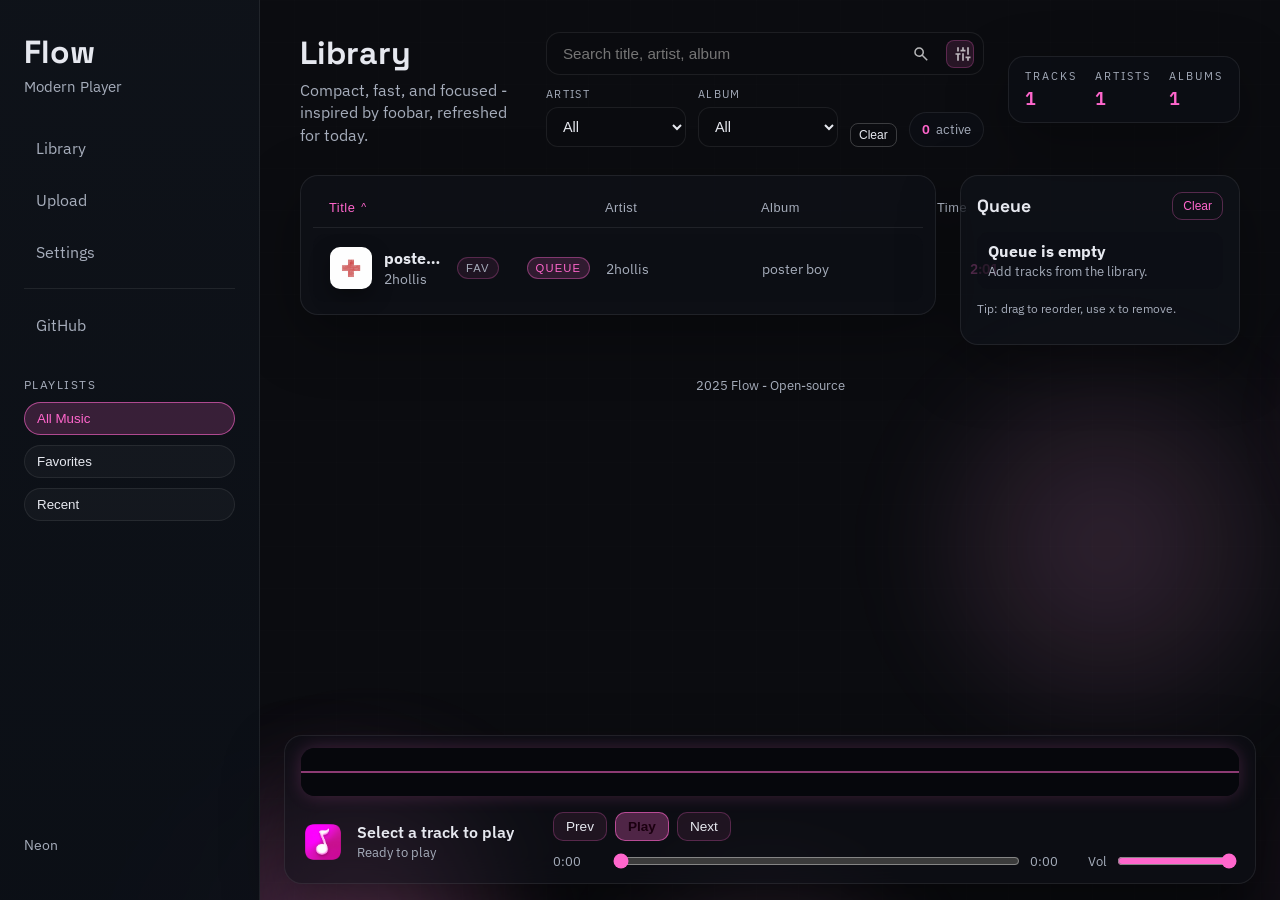
==== commit 8fd51aed: "Add files via upload" ====
--- a/index.html
+++ b/index.html
@@ -58,21 +58,27 @@
                 placeholder="Search title, artist, album"
               />
               <img class="search-icon" src="src/icon/search.svg" alt="search" />
-              <button class="filter-trigger" type="button" onclick="toggleFilterMenu()">
+              <button id="toggle-filters" class="filter-trigger" type="button" aria-label="Toggle filters">
                 <img class="filter-icon" src="src/icon/filter.svg" alt="filter" />
               </button>
-              <div class="filter-menu" id="filterMenu">
-                <div class="filters">
-                  <p>Artist</p>
-                  <select id="artist-filter">
-                    <option value="">All</option>
-                  </select>
-                  <p>Album</p>
-                  <select id="album-filter">
-                    <option value="">All</option>
-                  </select>
-                </div>
-                <button onclick="applyFilters()">Apply</button>
+            </div>
+            <div class="filter-bar">
+              <div class="filter-group">
+                <label for="artist-filter">Artist</label>
+                <select id="artist-filter">
+                  <option value="">All</option>
+                </select>
+              </div>
+              <div class="filter-group">
+                <label for="album-filter">Album</label>
+                <select id="album-filter">
+                  <option value="">All</option>
+                </select>
+              </div>
+              <button id="clear-filters" class="ghost-btn" type="button">Clear</button>
+              <div class="filter-status">
+                <span id="filter-count">0</span>
+                <span>active</span>
               </div>
             </div>
           </div>
@@ -152,6 +158,7 @@
       </main>
     </div>
 
+    <script src="src/javascript/state.js"></script>
     <script src="src/javascript/settings.js"></script>
     <script src="src/javascript/filter.js"></script>
     <script src="src/javascript/script.js"></script>
--- a/src/css/style.css
+++ b/src/css/style.css
@@ -1,1015 +1,1730 @@
-@import url("https://fonts.googleapis.com/css2?family=IBM+Plex+Mono:wght@400;500&family=IBM+Plex+Sans:wght@300;400;500;600&family=Space+Grotesk:wght@400;500;600&display=swap");
-
-:root {
-  --bg: #0b0c10;
-  --bg-soft: #12141b;
-  --bg-elev: #181c25;
-  --sidebar: #0f131a;
-  --sidebar-width: 260px;
-  --border: rgba(255, 255, 255, 0.08);
-  --text: #e6e8ef;
-  --muted: #a6adbb;
+@import url("https://fonts.googleapis.com/css2?family=IBM+Plex+Mono:wght@400;500&family=IBM+Plex+Sans:wght@300;400;500;600&family=Space+Grotesk:wght@400;500;600&display=swap");
+
+:root {
+  --bg: #0b0c10;
+  --bg-soft: #12141b;
+  --bg-elev: #181c25;
+  --sidebar: #0f131a;
+  --sidebar-width: 260px;
+  --border: rgba(255, 255, 255, 0.08);
+  --text: #e6e8ef;
+  --muted: #a6adbb;
   --accent: #ff66cc;
   --accent-2: #ff9ee2;
-  --shadow: 0 20px 60px rgba(0, 0, 0, 0.35);
-}
-
-* {
-  box-sizing: border-box;
-}
-
-body {
-  margin: 0;
-  font-family: "IBM Plex Sans", system-ui, sans-serif;
-  background: var(--bg);
-  color: var(--text);
-  min-height: 100vh;
-}
-
-body::before {
-  content: "";
-  position: fixed;
-  inset: 0;
-  background-image: linear-gradient(rgba(255, 255, 255, 0.03) 1px, transparent 1px),
-    linear-gradient(90deg, rgba(255, 255, 255, 0.03) 1px, transparent 1px);
-  background-size: 42px 42px;
-  opacity: 0.3;
-  pointer-events: none;
-  z-index: -1;
-}
-
-body.orbs-off .bg-orbs {
-  display: none;
-}
-
-.bg-orbs {
-  position: fixed;
-  inset: 0;
-  overflow: hidden;
-  z-index: -2;
-  pointer-events: none;
-}
-
-.orb {
-  position: absolute;
-  width: var(--orb-size, 320px);
-  height: var(--orb-size, 320px);
-  border-radius: 50%;
-  background: radial-gradient(circle, rgba(255, 102, 204, 0.35), transparent 65%);
-  filter: blur(40px);
-  opacity: 0.7;
-  transform: translate3d(0, 0, 0) scale(1);
-  transition: transform 0.15s ease-out;
-}
-
-.orb:nth-child(odd) {
-  background: radial-gradient(circle, rgba(255, 158, 226, 0.32), transparent 65%);
-}
-
-a {
-  text-decoration: none;
-  color: inherit;
-}
-
-code {
-  font-family: "IBM Plex Mono", ui-monospace, SFMono-Regular, Menlo, Monaco, Consolas, "Liberation Mono",
-    "Courier New", monospace;
-  color: var(--accent);
-}
-
-pre {
-  font-family: "IBM Plex Mono", ui-monospace, SFMono-Regular, Menlo, Monaco, Consolas, "Liberation Mono",
-    "Courier New", monospace;
-}
-
-.app {
-  display: grid;
-  grid-template-columns: var(--sidebar-width) 1fr;
-  min-height: 100vh;
-  position: relative;
-}
-
-.sidebar {
-  background: linear-gradient(180deg, rgba(15, 19, 26, 0.96), rgba(12, 16, 23, 0.95));
-  border-right: 1px solid var(--border);
-  padding: 32px 24px;
-  display: flex;
-  flex-direction: column;
-  gap: 32px;
-  position: sticky;
-  top: 0;
-  height: 100vh;
-}
-
-.brand h1 {
-  font-family: "Space Grotesk", sans-serif;
-  font-size: 2rem;
-  margin: 0 0 4px 0;
-}
-
-.subtitle {
-  margin: 0;
-  color: var(--muted);
-  font-size: 0.95rem;
-}
-
-.nav {
-  display: flex;
-  flex-direction: column;
-  gap: 12px;
-}
-
-.nav-link {
-  padding: 10px 12px;
-  border-radius: 10px;
-  color: var(--muted);
-  transition: all 0.2s ease;
-}
-
-.nav-link:hover,
-.nav-link.active {
-  color: var(--text);
-  background: rgba(255, 102, 204, 0.12);
-  border: 1px solid rgba(255, 102, 204, 0.25);
-}
-
-.nav-divider {
-  height: 1px;
-  background: var(--border);
-  margin: 4px 0;
-}
-
-.sidebar-section {
-  display: flex;
-  flex-direction: column;
-  gap: 10px;
-}
-
-.section-title {
-  font-size: 0.75rem;
-  text-transform: uppercase;
-  letter-spacing: 0.12em;
-  color: var(--muted);
-  margin: 0;
-}
-
-.pill {
-  background: rgba(255, 255, 255, 0.03);
-  color: var(--text);
-  border: 1px solid var(--border);
-  padding: 8px 12px;
-  border-radius: 999px;
-  text-align: left;
-  cursor: pointer;
-  transition: all 0.2s ease;
-}
-
-.pill:hover {
-  border-color: rgba(255, 102, 204, 0.4);
-  color: var(--accent);
-}
-
-.playlist-btn.active {
-  border-color: rgba(255, 102, 204, 0.6);
-  background: rgba(255, 102, 204, 0.18);
-  color: var(--accent);
-}
-
-.sidebar-footer {
-  margin-top: auto;
-  color: var(--muted);
-  font-size: 0.85rem;
-}
-
-.main {
-  padding: 32px 40px 180px;
-}
-
-.topbar {
-  display: grid;
-  grid-template-columns: 1.1fr 1.4fr auto;
-  gap: 24px;
-  align-items: center;
-  margin-bottom: 28px;
-}
-
-.topbar.compact {
-  grid-template-columns: 1fr;
-}
-
-.title-block h2 {
-  font-family: "Space Grotesk", sans-serif;
-  font-size: 2rem;
-  margin: 0 0 6px 0;
-}
-
-.title-block p {
-  margin: 0;
-  color: var(--muted);
-  line-height: 1.4;
-}
-
-.search-wrapper {
-  width: 100%;
-}
-
-.search-container {
-  position: relative;
-  width: 100%;
-}
-
-.search-bar {
-  width: 100%;
-  border: 1px solid var(--border);
-  border-radius: 14px;
-  padding: 12px 86px 12px 16px;
-  background: rgba(10, 12, 16, 0.8);
-  color: var(--text);
-  font-size: 0.95rem;
-}
-
-.search-bar:focus {
-  outline: none;
-  border-color: rgba(255, 102, 204, 0.6);
-  box-shadow: 0 0 0 3px rgba(255, 102, 204, 0.2);
-}
-
-.search-icon {
-  position: absolute;
-  right: 46px;
-  top: 50%;
-  transform: translateY(-50%);
-  height: 18px;
-  opacity: 0.7;
-  pointer-events: none;
-}
-
-.filter-trigger {
-  position: absolute;
-  right: 10px;
-  top: 50%;
-  transform: translateY(-50%);
-  width: 28px;
-  height: 28px;
-  border-radius: 8px;
-  border: 1px solid rgba(255, 102, 204, 0.25);
-  background: rgba(255, 102, 204, 0.12);
-  display: grid;
-  place-items: center;
-  cursor: pointer;
-  z-index: 3;
-}
-
-.filter-icon {
-  height: 20px;
-  opacity: 0.7;
-  transition: opacity 0.2s;
-}
-
-.filter-trigger:hover .filter-icon {
-  opacity: 1;
-}
-
-.filter-menu {
-  display: none;
-  flex-direction: column;
-  position: absolute;
-  top: 2.8rem;
-  right: 0;
-  background: rgba(12, 15, 22, 0.95);
-  border: 1px solid rgba(255, 102, 204, 0.3);
-  border-radius: 14px;
-  padding: 0.8rem 1rem;
-  z-index: 200;
-  width: max-content;
-  min-width: 180px;
-  box-shadow: var(--shadow);
-  backdrop-filter: blur(10px);
-  opacity: 0;
-  pointer-events: none;
-  transform: translateY(-10px);
-  transition: all 0.3s ease;
-}
-
-.filter-menu.show {
-  display: flex;
-  opacity: 1;
-  pointer-events: auto;
-  transform: translateY(0);
-}
-
-.filter-menu p {
-  color: var(--accent);
-  margin: 0.5rem 0 0.4rem;
-  font-weight: 600;
-  font-size: 0.9rem;
-}
-
-.filter-menu select {
-  width: 100%;
-  padding: 0.5rem 0.8rem;
-  background: rgba(20, 24, 32, 0.9);
-  border: 1px solid rgba(255, 102, 204, 0.3);
-  border-radius: 8px;
-  color: #fff;
-  font-size: 0.95rem;
-  margin-bottom: 0.7rem;
-}
-
-.filter-menu button {
-  background-color: var(--accent);
-  color: #200013;
-  border: none;
-  padding: 0.5rem 1rem;
-  border-radius: 8px;
-  font-weight: 600;
-  cursor: pointer;
-  width: 100%;
-  transition: background-color 0.3s;
-}
-
-.filter-menu button:hover {
-  background-color: #ff4fbf;
-}
-
-.stats {
-  display: flex;
-  gap: 18px;
-  padding: 12px 16px;
-  border-radius: 16px;
-  background: rgba(12, 15, 22, 0.7);
-  border: 1px solid var(--border);
-  box-shadow: var(--shadow);
-}
-
-.stat {
-  display: flex;
-  flex-direction: column;
-  gap: 4px;
-}
-
-.stat-label {
-  font-size: 0.7rem;
-  text-transform: uppercase;
-  letter-spacing: 0.18em;
-  color: var(--muted);
-}
-
-.stat-value {
-  font-size: 1.1rem;
-  font-weight: 600;
-  color: var(--accent);
-}
-
-.content-grid {
-  display: grid;
-  grid-template-columns: minmax(0, 1fr) 280px;
-  gap: 24px;
-  align-items: start;
-}
-
-.library {
-  background: rgba(15, 18, 25, 0.7);
-  border: 1px solid var(--border);
-  border-radius: 18px;
-  padding: 12px;
-  box-shadow: var(--shadow);
-}
-
-.table-head,
-.track-row {
-  display: grid;
-  grid-template-columns: minmax(260px, 2.6fr) minmax(140px, 1.1fr) minmax(160px, 1.2fr) 60px;
-  gap: 16px;
-  align-items: center;
-}
-
-.table-head {
-  padding: 12px 16px;
-  color: var(--muted);
-  font-size: 0.8rem;
-  letter-spacing: 0.04em;
-  border-bottom: 1px solid var(--border);
-}
-
-.sort-btn {
-  background: transparent;
-  border: none;
-  color: var(--muted);
-  font-size: 0.8rem;
-  letter-spacing: 0.04em;
-  padding: 0;
-  text-align: left;
-  cursor: pointer;
-  display: flex;
-  align-items: center;
-  gap: 6px;
-}
-
-.sort-btn.active {
-  color: var(--accent);
-}
-
-.sort-btn span {
-  font-size: 0.65rem;
-  color: var(--accent);
-}
-
-.table-body {
-  list-style: none;
-  padding: 0;
-  margin: 0;
-}
-
-.track-row {
-  padding: 12px 16px;
-  border-radius: 12px;
-  margin-top: 6px;
-  background: rgba(12, 14, 20, 0.5);
-  border: 1px solid transparent;
-  transition: all 0.2s ease;
-  cursor: pointer;
-}
-
-.track-row:hover {
-  border-color: rgba(255, 102, 204, 0.3);
-  background: rgba(20, 25, 34, 0.9);
-}
-
-.track-row.active {
-  border-color: rgba(255, 158, 226, 0.7);
-  box-shadow: 0 0 0 2px rgba(255, 102, 204, 0.2);
-}
-
-.cell.title {
-  display: flex;
-  align-items: center;
-  gap: 12px;
-  min-width: 0;
-}
-
-.cover {
-  width: 42px;
-  height: 42px;
-  border-radius: 10px;
-  object-fit: cover;
-  box-shadow: 0 8px 20px rgba(0, 0, 0, 0.35);
-}
-
-.title-text strong {
-  display: block;
-  font-size: 0.98rem;
-  white-space: nowrap;
-  overflow: hidden;
-  text-overflow: ellipsis;
-}
-
-.title-text span {
-  color: var(--muted);
-  font-size: 0.85rem;
-  white-space: nowrap;
-  overflow: hidden;
-  text-overflow: ellipsis;
-}
-
-.title-text {
-  min-width: 0;
-  flex: 1;
-}
-
-.queue-add {
-  margin-left: 8px;
-  border: 1px solid rgba(255, 102, 204, 0.4);
-  background: rgba(255, 102, 204, 0.15);
-  color: var(--accent);
-  font-size: 0.7rem;
-  text-transform: uppercase;
-  letter-spacing: 0.1em;
-  padding: 4px 8px;
-  border-radius: 999px;
-  cursor: pointer;
-}
-
-.queue-add:hover {
-  background: rgba(255, 102, 204, 0.3);
-}
-
-.fav-btn {
-  margin-left: auto;
-  margin-right: 8px;
-  border: 1px solid rgba(255, 102, 204, 0.25);
-  background: rgba(255, 102, 204, 0.08);
-  color: var(--muted);
-  font-size: 0.7rem;
-  text-transform: uppercase;
-  letter-spacing: 0.1em;
-  padding: 4px 8px;
-  border-radius: 999px;
-  cursor: pointer;
-}
-
-.fav-btn.active {
-  color: var(--accent);
-  border-color: rgba(255, 102, 204, 0.5);
-  background: rgba(255, 102, 204, 0.2);
-}
-
-.cell.artist,
-.cell.album,
-.cell.time {
-  color: var(--muted);
-  font-size: 0.9rem;
-}
-
-.cell.time {
-  text-align: right;
-  color: var(--accent);
-  font-weight: 600;
-}
-
-.queue {
-  background: rgba(15, 18, 25, 0.75);
-  border: 1px solid var(--border);
-  border-radius: 18px;
-  padding: 16px;
-  box-shadow: var(--shadow);
-  position: sticky;
-  top: 32px;
-}
-
-.queue-header {
-  display: flex;
-  align-items: center;
-  justify-content: space-between;
-  margin-bottom: 12px;
-}
-
-.queue-header h3 {
-  margin: 0;
-  font-family: "Space Grotesk", sans-serif;
-  font-size: 1.1rem;
-}
-
-.queue-clear {
-  background: transparent;
-  border: 1px solid rgba(255, 102, 204, 0.3);
-  color: var(--accent);
-  padding: 6px 10px;
-  border-radius: 10px;
-  cursor: pointer;
-  font-size: 0.75rem;
-}
-
-.queue-list {
-  list-style: none;
-  padding: 0;
-  margin: 0;
-  display: flex;
-  flex-direction: column;
-  gap: 10px;
-}
-
-.queue-item {
-  display: flex;
-  gap: 10px;
-  padding: 8px 10px;
-  border-radius: 12px;
-  background: rgba(12, 14, 20, 0.5);
-  border: 1px solid transparent;
-  cursor: pointer;
-  align-items: center;
-}
-
-.queue-item:hover {
-  border-color: rgba(255, 102, 204, 0.35);
-}
-
-.queue-item.dragging {
-  opacity: 0.5;
-}
-
-.queue-remove {
-  margin-left: auto;
-  border: none;
-  background: transparent;
-  color: var(--muted);
-  font-size: 0.9rem;
-  cursor: pointer;
-}
-
-.queue-remove:hover {
-  color: var(--accent);
-}
-
-.queue-item img {
-  width: 36px;
-  height: 36px;
-  border-radius: 8px;
-  object-fit: cover;
-}
-
-.queue-item .meta {
-  display: flex;
-  flex-direction: column;
-  gap: 2px;
-}
-
-.queue-item .meta span {
-  font-size: 0.8rem;
-  color: var(--muted);
-}
-
-.queue-hint {
-  margin-top: 12px;
-  font-size: 0.75rem;
-  color: var(--muted);
-}
-
-footer {
-  text-align: center;
-  font-size: 0.8rem;
-  color: var(--muted);
-  margin-top: 32px;
-}
-
-.player {
-  position: fixed;
-  left: calc(var(--sidebar-width) + (100% - var(--sidebar-width)) / 2);
-  transform: translateX(-50%);
-  bottom: 16px;
-  width: min(980px, calc(100% - var(--sidebar-width) - 48px));
-  display: flex;
-  gap: 12px;
-  align-items: center;
-  padding: 12px 16px;
-  border-radius: 18px;
-  background: rgba(14, 16, 22, 0.6);
-  border: 1px solid rgba(255, 255, 255, 0.08);
-  box-shadow: 0 24px 60px rgba(0, 0, 0, 0.45);
-  backdrop-filter: blur(16px);
-  flex-wrap: wrap;
-  z-index: 50;
-}
-
-.player.player-flat {
-  background: rgba(10, 12, 16, 0.9);
-  backdrop-filter: none;
-}
-
-.oscilloscope-wrap {
-  width: 100%;
-}
-
-#oscilloscope {
-  width: 100%;
-  height: 48px;
-  background: rgba(10, 12, 16, 0.4);
-  border-radius: 14px;
-  box-shadow: 0 0 18px rgba(255, 102, 204, 0.2);
-}
-
-.oscilloscope-wrap.hidden {
-  display: none;
-}
-
-.player-info {
-  display: flex;
-  align-items: center;
-  gap: 12px;
-  flex: 0 0 240px;
-  max-width: 240px;
-  min-width: 0;
-}
-
-.player-info img {
-  width: 44px;
-  height: 44px;
-  border-radius: 10px;
-  object-fit: cover;
-}
-
-.player-title {
-  margin: 0;
-  font-weight: 600;
-  width: 100%;
-  overflow: hidden;
-  white-space: nowrap;
-  display: block;
-}
-
-.player-info > div {
-  min-width: 0;
-}
-
-.title-marquee {
-  display: inline-block;
-  white-space: nowrap;
-  transform: translateX(0);
-}
-
-.player-title.is-marquee .title-marquee {
-  animation: marquee var(--marquee-duration, 10s) linear infinite;
-}
-
-@keyframes marquee {
-  0% {
-    transform: translateX(0);
-  }
-  10% {
-    transform: translateX(0);
-  }
-  45% {
-    transform: translateX(calc(-1 * var(--marquee-distance, 0px)));
-  }
-  55% {
-    transform: translateX(calc(-1 * var(--marquee-distance, 0px)));
-  }
-  90% {
-    transform: translateX(0);
-  }
-  100% {
-    transform: translateX(0);
-  }
-}
-
-.player-sub {
-  margin: 2px 0 0 0;
-  color: var(--muted);
-  font-size: 0.8rem;
-}
-
-#audio {
-  flex: 1;
-  height: 32px;
-  border-radius: 12px;
-  background: rgba(255, 255, 255, 0.05);
-  border: 1px solid rgba(255, 255, 255, 0.08);
-}
-
-audio::-webkit-media-controls-panel {
-  background-color: transparent;
-}
-
-audio::-moz-media-controls {
-  background-color: transparent;
-}
-
-.player-controls {
-  display: grid;
-  gap: 10px;
-  flex: 1;
-  min-width: 280px;
-}
-
-.player-buttons {
-  display: flex;
-  gap: 8px;
-}
-
-.control-btn {
-  border: 1px solid rgba(255, 102, 204, 0.25);
-  background: rgba(255, 102, 204, 0.08);
-  color: var(--text);
-  padding: 6px 12px;
-  border-radius: 10px;
-  cursor: pointer;
-  font-size: 0.85rem;
-}
-
-.control-btn.primary {
-  background: rgba(255, 102, 204, 0.28);
-  border-color: rgba(255, 102, 204, 0.6);
-  color: #1b0010;
-  font-weight: 600;
-}
-
-.control-btn:focus-visible {
-  outline: 2px solid rgba(255, 102, 204, 0.6);
-  outline-offset: 2px;
-}
-
-.progress-wrap {
-  display: grid;
-  grid-template-columns: 46px 1fr 46px auto;
-  gap: 12px;
-  align-items: center;
-  color: var(--muted);
-  font-size: 0.8rem;
-}
-
-#progress {
-  width: 100%;
-  accent-color: var(--accent);
-}
-
-.volume-wrap {
-  display: flex;
-  align-items: center;
-  gap: 8px;
-  color: var(--muted);
-  font-size: 0.8rem;
-}
-
-#volume {
-  width: 120px;
-  accent-color: var(--accent);
-}
-
-.upload-guide {
-  background: rgba(15, 18, 25, 0.75);
-  border: 1px solid var(--border);
-  border-radius: 18px;
-  padding: 24px;
-  box-shadow: var(--shadow);
-}
-
-.upload-guide h3 {
-  margin-top: 0;
-  font-family: "Space Grotesk", sans-serif;
-}
-
-.steps {
-  line-height: 1.7;
-  color: var(--muted);
-}
-
-.code-block {
-  background: #0a0d13;
-  color: var(--accent);
-  padding: 16px;
-  border-radius: 14px;
-  border: 1px solid var(--border);
-  overflow-x: auto;
-}
-
-.upload-note {
-  margin-top: 16px;
-  color: var(--muted);
-}
-
-.settings-grid {
-  display: grid;
-  grid-template-columns: repeat(auto-fit, minmax(260px, 1fr));
-  gap: 20px;
-}
-
-.setting-card {
-  background: rgba(15, 18, 25, 0.75);
-  border: 1px solid var(--border);
-  border-radius: 18px;
-  padding: 20px;
-  box-shadow: var(--shadow);
-}
-
-.setting-card h3 {
-  margin: 0 0 14px;
-  font-family: "Space Grotesk", sans-serif;
-}
-
-.setting-row {
-  display: flex;
-  align-items: center;
-  justify-content: space-between;
-  gap: 12px;
-  padding: 10px 0;
-  border-bottom: 1px solid rgba(255, 255, 255, 0.06);
-}
-
-.setting-row:last-child {
-  border-bottom: none;
-}
-
-.setting-title {
-  margin: 0;
-  font-weight: 600;
-}
-
-.setting-sub {
-  color: var(--muted);
-  font-size: 0.85rem;
-}
-
-.switch {
-  position: relative;
-  display: inline-block;
-  width: 42px;
-  height: 24px;
-}
-
-.switch input {
-  opacity: 0;
-  width: 0;
-  height: 0;
-}
-
-.slider {
-  position: absolute;
-  cursor: pointer;
-  inset: 0;
-  background: rgba(255, 255, 255, 0.12);
-  border-radius: 999px;
-  transition: 0.2s;
-}
-
-.slider::before {
-  content: "";
-  position: absolute;
-  height: 18px;
-  width: 18px;
-  left: 3px;
-  top: 3px;
-  background: #fff;
-  border-radius: 50%;
-  transition: 0.2s;
-}
-
-.switch input:checked + .slider {
-  background: rgba(255, 102, 204, 0.5);
-}
-
-.switch input:checked + .slider::before {
-  transform: translateX(18px);
-}
-
-@media (max-width: 1200px) {
-  .content-grid {
-    grid-template-columns: 1fr;
-  }
-
-  .queue {
-    position: relative;
-    top: 0;
-  }
-}
-
-@media (max-width: 1100px) {
-  .topbar {
-    grid-template-columns: 1fr;
-  }
-
-  .stats {
-    width: fit-content;
-  }
-}
-
-@media (max-width: 900px) {
-  .app {
-    grid-template-columns: 1fr;
-  }
-
-  .sidebar {
-    position: relative;
-    height: auto;
-    border-right: none;
-    border-bottom: 1px solid var(--border);
-  }
-
-  .main {
-    padding: 24px 20px 160px;
-  }
-
-  .player {
-    left: 50%;
-    width: calc(100% - 32px);
-  }
-
-  .table-head,
-  .track-row {
-    grid-template-columns: minmax(200px, 1.8fr) minmax(120px, 1fr) minmax(140px, 1fr) 60px;
-  }
-}
-
-@media (max-width: 700px) {
-  .table-head {
-    display: none;
-  }
-
-  .track-row {
-    grid-template-columns: 1fr;
-    gap: 8px;
-  }
-
-  .title-text strong,
-  .title-text span {
-    white-space: normal;
-  }
-
-  .queue-add {
-    margin-left: 0;
-  }
-
-  .cell.artist,
-  .cell.album,
-  .cell.time {
-    text-align: left;
-  }
-
-  .player {
-    flex-direction: column;
-    align-items: flex-start;
-  }
-
-  #audio {
-    width: 100%;
-  }
-}
+  --accent-rgb: 255, 102, 204;
+  --accent-2-rgb: 255, 158, 226;
+  --osc-color: #ff66cc;
+  --shadow: 0 20px 60px rgba(0, 0, 0, 0.35);
+}
+
+* {
+  box-sizing: border-box;
+}
+
+body {
+  margin: 0;
+  font-family: "IBM Plex Sans", system-ui, sans-serif;
+  background: var(--bg);
+  color: var(--text);
+  min-height: 100vh;
+}
+
+body::before {
+  content: "";
+  position: fixed;
+  inset: 0;
+  background-image: linear-gradient(rgba(255, 255, 255, 0.03) 1px, transparent 1px),
+    linear-gradient(90deg, rgba(255, 255, 255, 0.03) 1px, transparent 1px);
+  background-size: 42px 42px;
+  opacity: 0.3;
+  pointer-events: none;
+  z-index: -1;
+}
+
+body.orbs-off .bg-orbs {
+  display: none;
+}
+
+.bg-orbs {
+  position: fixed;
+  inset: 0;
+  overflow: hidden;
+  z-index: -2;
+  pointer-events: none;
+}
+
+.orb {
+  position: absolute;
+  width: var(--orb-size, 320px);
+  height: var(--orb-size, 320px);
+  border-radius: 50%;
+  background: radial-gradient(circle, rgba(var(--accent-rgb), 0.35), transparent 65%);
+  filter: blur(40px);
+  opacity: 0.7;
+  transform: translate3d(0, 0, 0) scale(1);
+  transition: transform 0.15s ease-out;
+}
+
+.orb:nth-child(odd) {
+  background: radial-gradient(circle, rgba(var(--accent-2-rgb), 0.32), transparent 65%);
+}
+
+a {
+  text-decoration: none;
+  color: inherit;
+}
+
+code {
+  font-family: "IBM Plex Mono", ui-monospace, SFMono-Regular, Menlo, Monaco, Consolas, "Liberation Mono",
+    "Courier New", monospace;
+  color: var(--accent);
+}
+
+pre {
+  font-family: "IBM Plex Mono", ui-monospace, SFMono-Regular, Menlo, Monaco, Consolas, "Liberation Mono",
+    "Courier New", monospace;
+}
+
+.app {
+  display: grid;
+  grid-template-columns: var(--sidebar-width) 1fr;
+  min-height: 100vh;
+  position: relative;
+}
+
+.sidebar {
+  background: linear-gradient(180deg, rgba(15, 19, 26, 0.96), rgba(12, 16, 23, 0.95));
+  border-right: 1px solid var(--border);
+  padding: 32px 24px;
+  display: flex;
+  flex-direction: column;
+  gap: 32px;
+  position: sticky;
+  top: 0;
+  height: 100vh;
+}
+
+.brand h1 {
+  font-family: "Space Grotesk", sans-serif;
+  font-size: 2rem;
+  margin: 0 0 4px 0;
+}
+
+.subtitle {
+  margin: 0;
+  color: var(--muted);
+  font-size: 0.95rem;
+}
+
+.nav {
+  display: flex;
+  flex-direction: column;
+  gap: 12px;
+}
+
+.nav-link {
+  padding: 10px 12px;
+  border-radius: 10px;
+  color: var(--muted);
+  transition: all 0.2s ease;
+}
+
+.nav-link:hover,
+.nav-link.active {
+  color: var(--text);
+  background: rgba(var(--accent-rgb), 0.12);
+  border: 1px solid rgba(var(--accent-rgb), 0.25);
+}
+
+.nav-divider {
+  height: 1px;
+  background: var(--border);
+  margin: 4px 0;
+}
+
+.sidebar-section {
+  display: flex;
+  flex-direction: column;
+  gap: 10px;
+}
+
+.section-title {
+  font-size: 0.75rem;
+  text-transform: uppercase;
+  letter-spacing: 0.12em;
+  color: var(--muted);
+  margin: 0;
+}
+
+.pill {
+  background: rgba(255, 255, 255, 0.03);
+  color: var(--text);
+  border: 1px solid var(--border);
+  padding: 8px 12px;
+  border-radius: 999px;
+  text-align: left;
+  cursor: pointer;
+  transition: all 0.2s ease;
+}
+
+.pill:hover {
+  border-color: rgba(var(--accent-rgb), 0.4);
+  color: var(--accent);
+}
+
+.pill:active {
+  transform: scale(0.97);
+}
+
+.playlist-btn.active {
+  border-color: rgba(var(--accent-rgb), 0.6);
+  background: rgba(var(--accent-rgb), 0.18);
+  color: var(--accent);
+}
+
+.sidebar-footer {
+  margin-top: auto;
+  color: var(--muted);
+  font-size: 0.85rem;
+}
+
+.main {
+  padding: 32px 40px 180px;
+}
+
+.topbar {
+  display: grid;
+  grid-template-columns: 1.1fr 1.4fr auto;
+  gap: 24px;
+  align-items: center;
+  margin-bottom: 28px;
+}
+
+.topbar.compact {
+  grid-template-columns: 1fr;
+}
+
+.title-block h2 {
+  font-family: "Space Grotesk", sans-serif;
+  font-size: 2rem;
+  margin: 0 0 6px 0;
+}
+
+.title-block p {
+  margin: 0;
+  color: var(--muted);
+  line-height: 1.4;
+}
+
+.search-wrapper {
+  width: 100%;
+}
+
+.search-container {
+  position: relative;
+  width: 100%;
+}
+
+.search-bar {
+  width: 100%;
+  border: 1px solid var(--border);
+  border-radius: 14px;
+  padding: 12px 96px 12px 16px;
+  background: rgba(10, 12, 16, 0.8);
+  color: var(--text);
+  font-size: 0.95rem;
+}
+
+.search-bar:focus {
+  outline: none;
+  border-color: rgba(var(--accent-rgb), 0.6);
+  box-shadow: 0 0 0 3px rgba(var(--accent-rgb), 0.2);
+}
+
+.search-icon {
+  position: absolute;
+  right: 54px;
+  top: 50%;
+  transform: translateY(-50%);
+  height: 18px;
+  opacity: 0.7;
+  pointer-events: none;
+}
+
+.filter-bar {
+  display: grid;
+  grid-template-columns: repeat(2, minmax(140px, 1fr)) auto auto;
+  gap: 12px;
+  margin-top: 12px;
+  align-items: end;
+  overflow: hidden;
+  max-height: 200px;
+  opacity: 1;
+  transform: translateY(0);
+  transition: max-height 0.45s ease, opacity 0.3s ease, margin-top 0.45s ease, transform 0.35s ease;
+}
+
+.filter-group {
+  display: flex;
+  flex-direction: column;
+  gap: 6px;
+}
+
+.filter-group label {
+  font-size: 0.7rem;
+  text-transform: uppercase;
+  letter-spacing: 0.12em;
+  color: var(--muted);
+}
+
+.filter-group select {
+  width: 100%;
+  border: 1px solid var(--border);
+  border-radius: 12px;
+  padding: 10px 12px;
+  background: rgba(10, 12, 16, 0.8);
+  color: var(--text);
+  font-size: 0.9rem;
+}
+
+.filter-group select:focus {
+  outline: none;
+  border-color: rgba(var(--accent-rgb), 0.6);
+  box-shadow: 0 0 0 3px rgba(var(--accent-rgb), 0.2);
+}
+
+.filter-status {
+  display: flex;
+  align-items: center;
+  gap: 6px;
+  padding: 8px 12px;
+  border-radius: 999px;
+  border: 1px solid var(--border);
+  background: rgba(12, 15, 22, 0.7);
+  color: var(--muted);
+  font-size: 0.8rem;
+}
+
+.filter-status #filter-count {
+  color: var(--accent);
+  font-weight: 600;
+}
+
+.filter-status.is-active {
+  border-color: rgba(var(--accent-rgb), 0.4);
+  color: var(--text);
+  box-shadow: 0 0 0 2px rgba(var(--accent-rgb), 0.15);
+}
+
+.filter-bar.is-collapsed {
+  max-height: 0;
+  opacity: 0;
+  margin-top: 0;
+  transform: translateY(-6px);
+  pointer-events: none;
+}
+
+.filter-trigger {
+  position: absolute;
+  right: 10px;
+  top: 50%;
+  transform: translateY(-50%);
+  width: 28px;
+  height: 28px;
+  border-radius: 8px;
+  border: 1px solid rgba(var(--accent-rgb), 0.25);
+  background: rgba(var(--accent-rgb), 0.12);
+  display: grid;
+  place-items: center;
+  cursor: pointer;
+  z-index: 3;
+}
+
+.filter-icon {
+  height: 20px;
+  opacity: 0.7;
+  transition: opacity 0.2s;
+}
+
+.filter-trigger:hover .filter-icon {
+  opacity: 1;
+}
+
+.filter-menu {
+  display: none;
+  flex-direction: column;
+  position: absolute;
+  top: 2.8rem;
+  right: 0;
+  background: rgba(12, 15, 22, 0.95);
+  border: 1px solid rgba(var(--accent-rgb), 0.3);
+  border-radius: 14px;
+  padding: 0.8rem 1rem;
+  z-index: 200;
+  width: max-content;
+  min-width: 180px;
+  box-shadow: var(--shadow);
+  backdrop-filter: blur(10px);
+  opacity: 0;
+  pointer-events: none;
+  transform: translateY(-10px);
+  transition: all 0.3s ease;
+}
+
+.filter-menu.show {
+  display: flex;
+  opacity: 1;
+  pointer-events: auto;
+  transform: translateY(0);
+}
+
+.filter-menu p {
+  color: var(--accent);
+  margin: 0.5rem 0 0.4rem;
+  font-weight: 600;
+  font-size: 0.9rem;
+}
+
+.filter-menu select {
+  width: 100%;
+  padding: 0.5rem 0.8rem;
+  background: rgba(20, 24, 32, 0.9);
+  border: 1px solid rgba(var(--accent-rgb), 0.3);
+  border-radius: 8px;
+  color: #fff;
+  font-size: 0.95rem;
+  margin-bottom: 0.7rem;
+}
+
+.filter-menu button {
+  background-color: var(--accent);
+  color: #200013;
+  border: none;
+  padding: 0.5rem 1rem;
+  border-radius: 8px;
+  font-weight: 600;
+  cursor: pointer;
+  width: 100%;
+  transition: background-color 0.3s;
+}
+
+.filter-menu button:hover {
+  background-color: var(--accent);
+}
+
+.stats {
+  display: flex;
+  gap: 18px;
+  padding: 12px 16px;
+  border-radius: 16px;
+  background: rgba(12, 15, 22, 0.7);
+  border: 1px solid var(--border);
+  box-shadow: var(--shadow);
+}
+
+
+.stat {
+  display: flex;
+  flex-direction: column;
+  gap: 4px;
+}
+
+.stat-label {
+  font-size: 0.7rem;
+  text-transform: uppercase;
+  letter-spacing: 0.18em;
+  color: var(--muted);
+}
+
+.stat-value {
+  font-size: 1.1rem;
+  font-weight: 600;
+  color: var(--accent);
+}
+
+.content-grid {
+  display: grid;
+  grid-template-columns: minmax(0, 1fr) 280px;
+  gap: 24px;
+  align-items: start;
+}
+
+.library {
+  background: rgba(15, 18, 25, 0.7);
+  border: 1px solid var(--border);
+  border-radius: 18px;
+  padding: 12px;
+  box-shadow: var(--shadow);
+}
+
+.table-head,
+.track-row {
+  display: grid;
+  grid-template-columns: minmax(260px, 2.6fr) minmax(140px, 1.1fr) minmax(160px, 1.2fr) 60px;
+  gap: 16px;
+  align-items: center;
+}
+
+.table-head {
+  padding: 12px 16px;
+  color: var(--muted);
+  font-size: 0.8rem;
+  letter-spacing: 0.04em;
+  border-bottom: 1px solid var(--border);
+}
+
+.sort-btn {
+  background: transparent;
+  border: none;
+  color: var(--muted);
+  font-size: 0.8rem;
+  letter-spacing: 0.04em;
+  padding: 0;
+  text-align: left;
+  cursor: pointer;
+  display: flex;
+  align-items: center;
+  gap: 6px;
+  transition: transform 0.08s ease, color 0.2s ease;
+}
+
+.sort-btn.active {
+  color: var(--accent);
+}
+
+.sort-btn:active {
+  transform: translateY(1px);
+}
+
+.sort-btn span {
+  font-size: 0.65rem;
+  color: var(--accent);
+}
+
+.table-body {
+  list-style: none;
+  padding: 0;
+  margin: 0;
+}
+
+.track-row {
+  padding: 12px 16px;
+  border-radius: 12px;
+  margin-top: 6px;
+  background: rgba(12, 14, 20, 0.5);
+  border: 1px solid transparent;
+  transition: all 0.2s ease;
+  cursor: pointer;
+}
+
+.track-row:hover {
+  border-color: rgba(var(--accent-rgb), 0.3);
+  background: rgba(20, 25, 34, 0.9);
+}
+
+.track-row.active {
+  border-color: rgba(var(--accent-2-rgb), 0.7);
+  box-shadow: 0 0 0 2px rgba(var(--accent-rgb), 0.2);
+}
+
+.cell.title {
+  display: flex;
+  align-items: center;
+  gap: 12px;
+  min-width: 0;
+}
+
+.cover {
+  width: 42px;
+  height: 42px;
+  border-radius: 10px;
+  object-fit: cover;
+  box-shadow: 0 8px 20px rgba(0, 0, 0, 0.35);
+}
+
+.title-text strong {
+  display: block;
+  font-size: 0.98rem;
+  white-space: nowrap;
+  overflow: hidden;
+  text-overflow: ellipsis;
+}
+
+.title-text span {
+  color: var(--muted);
+  font-size: 0.85rem;
+  white-space: nowrap;
+  overflow: hidden;
+  text-overflow: ellipsis;
+}
+
+.title-text {
+  min-width: 0;
+  flex: 1;
+}
+
+.queue-add {
+  margin-left: 8px;
+  border: 1px solid rgba(var(--accent-rgb), 0.4);
+  background: rgba(var(--accent-rgb), 0.15);
+  color: var(--accent);
+  font-size: 0.7rem;
+  text-transform: uppercase;
+  letter-spacing: 0.1em;
+  padding: 4px 8px;
+  border-radius: 999px;
+  cursor: pointer;
+  transition: transform 0.08s ease, background 0.2s ease;
+}
+
+.queue-add:hover {
+  background: rgba(var(--accent-rgb), 0.3);
+}
+
+.queue-add:active {
+  transform: scale(0.96);
+}
+
+.fav-btn {
+  margin-left: auto;
+  margin-right: 8px;
+  border: 1px solid rgba(var(--accent-rgb), 0.25);
+  background: rgba(var(--accent-rgb), 0.08);
+  color: var(--muted);
+  font-size: 0.7rem;
+  text-transform: uppercase;
+  letter-spacing: 0.1em;
+  padding: 4px 8px;
+  border-radius: 999px;
+  cursor: pointer;
+  transition: transform 0.08s ease, background 0.2s ease;
+}
+
+.fav-btn.active {
+  color: var(--accent);
+  border-color: rgba(var(--accent-rgb), 0.5);
+  background: rgba(var(--accent-rgb), 0.2);
+}
+
+.fav-btn:active {
+  transform: scale(0.96);
+}
+
+.cell.artist,
+.cell.album,
+.cell.time {
+  color: var(--muted);
+  font-size: 0.9rem;
+}
+
+.cell.time {
+  text-align: right;
+  color: var(--accent);
+  font-weight: 600;
+}
+
+.queue {
+  background: rgba(15, 18, 25, 0.75);
+  border: 1px solid var(--border);
+  border-radius: 18px;
+  padding: 16px;
+  box-shadow: var(--shadow);
+  position: sticky;
+  top: 32px;
+}
+
+.queue-header {
+  display: flex;
+  align-items: center;
+  justify-content: space-between;
+  margin-bottom: 12px;
+}
+
+.queue-header h3 {
+  margin: 0;
+  font-family: "Space Grotesk", sans-serif;
+  font-size: 1.1rem;
+}
+
+.queue-clear {
+  background: transparent;
+  border: 1px solid rgba(var(--accent-rgb), 0.3);
+  color: var(--accent);
+  padding: 6px 10px;
+  border-radius: 10px;
+  cursor: pointer;
+  font-size: 0.75rem;
+}
+
+.queue-list {
+  list-style: none;
+  padding: 0;
+  margin: 0;
+  display: flex;
+  flex-direction: column;
+  gap: 10px;
+}
+
+.queue-item {
+  display: flex;
+  gap: 10px;
+  padding: 8px 10px;
+  border-radius: 12px;
+  background: rgba(12, 14, 20, 0.5);
+  border: 1px solid transparent;
+  cursor: pointer;
+  align-items: center;
+}
+
+.queue-item:hover {
+  border-color: rgba(var(--accent-rgb), 0.35);
+}
+
+.queue-item.dragging {
+  opacity: 0.5;
+}
+
+.queue-remove {
+  margin-left: auto;
+  border: none;
+  background: transparent;
+  color: var(--muted);
+  font-size: 0.9rem;
+  cursor: pointer;
+}
+
+.queue-remove:hover {
+  color: var(--accent);
+}
+
+.queue-item img {
+  width: 36px;
+  height: 36px;
+  border-radius: 8px;
+  object-fit: cover;
+}
+
+.queue-item .meta {
+  display: flex;
+  flex-direction: column;
+  gap: 2px;
+}
+
+.queue-item .meta span {
+  font-size: 0.8rem;
+  color: var(--muted);
+}
+
+.queue-hint {
+  margin-top: 12px;
+  font-size: 0.75rem;
+  color: var(--muted);
+}
+
+footer {
+  text-align: center;
+  font-size: 0.8rem;
+  color: var(--muted);
+  margin-top: 32px;
+}
+
+.player {
+  position: fixed;
+  left: calc(var(--sidebar-width) + (100% - var(--sidebar-width)) / 2);
+  transform: translateX(-50%);
+  bottom: 16px;
+  width: min(980px, calc(100% - var(--sidebar-width) - 48px));
+  display: flex;
+  gap: 12px;
+  align-items: center;
+  padding: 12px 16px;
+  border-radius: 18px;
+  background: rgba(14, 16, 22, 0.6);
+  border: 1px solid rgba(255, 255, 255, 0.08);
+  box-shadow: 0 24px 60px rgba(0, 0, 0, 0.45);
+  backdrop-filter: blur(16px);
+  flex-wrap: wrap;
+  z-index: 50;
+}
+
+.player.player-flat {
+  background: rgba(10, 12, 16, 0.9);
+  backdrop-filter: none;
+}
+
+.oscilloscope-wrap {
+  width: var(--osc-width, 100%);
+  margin: 0 auto;
+}
+
+#oscilloscope {
+  width: 100%;
+  height: var(--osc-height, 48px);
+  background: rgba(10, 12, 16, 0.4);
+  border-radius: 14px;
+  box-shadow: 0 0 18px rgba(var(--accent-rgb), 0.2);
+}
+
+.oscilloscope-wrap.hidden {
+  display: none;
+}
+
+.player-info {
+  display: flex;
+  align-items: center;
+  gap: 12px;
+  flex: 0 0 240px;
+  max-width: 240px;
+  min-width: 0;
+}
+
+.player-info img {
+  width: 44px;
+  height: 44px;
+  border-radius: 10px;
+  object-fit: cover;
+}
+
+.player-title {
+  margin: 0;
+  font-weight: 600;
+  width: 100%;
+  overflow: hidden;
+  white-space: nowrap;
+  display: block;
+}
+
+.player-info > div {
+  min-width: 0;
+}
+
+.title-marquee {
+  display: inline-block;
+  white-space: nowrap;
+  transform: translateX(0);
+}
+
+.player-title.is-marquee .title-marquee {
+  animation: marquee var(--marquee-duration, 10s) linear infinite;
+}
+
+@keyframes marquee {
+  0% {
+    transform: translateX(0);
+  }
+  10% {
+    transform: translateX(0);
+  }
+  45% {
+    transform: translateX(calc(-1 * var(--marquee-distance, 0px)));
+  }
+  55% {
+    transform: translateX(calc(-1 * var(--marquee-distance, 0px)));
+  }
+  90% {
+    transform: translateX(0);
+  }
+  100% {
+    transform: translateX(0);
+  }
+}
+
+.player-sub {
+  margin: 2px 0 0 0;
+  color: var(--muted);
+  font-size: 0.8rem;
+}
+
+#audio {
+  flex: 1;
+  height: 32px;
+  border-radius: 12px;
+  background: rgba(255, 255, 255, 0.05);
+  border: 1px solid rgba(255, 255, 255, 0.08);
+}
+
+audio::-webkit-media-controls-panel {
+  background-color: transparent;
+}
+
+audio::-moz-media-controls {
+  background-color: transparent;
+}
+
+.player-controls {
+  display: grid;
+  gap: 10px;
+  flex: 1;
+  min-width: 280px;
+}
+
+.player-buttons {
+  display: flex;
+  gap: 8px;
+}
+
+.control-btn {
+  border: 1px solid rgba(var(--accent-rgb), 0.25);
+  background: rgba(var(--accent-rgb), 0.08);
+  color: var(--text);
+  padding: 6px 12px;
+  border-radius: 10px;
+  cursor: pointer;
+  font-size: 0.85rem;
+  transition: transform 0.08s ease, box-shadow 0.2s ease, background 0.2s ease;
+}
+
+.control-btn.primary {
+  background: rgba(var(--accent-rgb), 0.28);
+  border-color: rgba(var(--accent-rgb), 0.6);
+  color: #1b0010;
+  font-weight: 600;
+}
+
+.control-btn:focus-visible {
+  outline: 2px solid rgba(var(--accent-rgb), 0.6);
+  outline-offset: 2px;
+}
+
+.control-btn:active {
+  transform: scale(0.97);
+  box-shadow: 0 0 0 6px rgba(var(--accent-rgb), 0.12);
+}
+
+.progress-wrap {
+  display: grid;
+  grid-template-columns: 46px 1fr 46px auto;
+  gap: 12px;
+  align-items: center;
+  color: var(--muted);
+  font-size: 0.8rem;
+}
+
+#progress {
+  width: 100%;
+  accent-color: var(--accent);
+}
+
+.volume-wrap {
+  display: flex;
+  align-items: center;
+  gap: 8px;
+  color: var(--muted);
+  font-size: 0.8rem;
+}
+
+#volume {
+  width: 120px;
+  accent-color: var(--accent);
+}
+
+.upload-guide {
+  background: rgba(15, 18, 25, 0.75);
+  border: 1px solid var(--border);
+  border-radius: 18px;
+  padding: 24px;
+  box-shadow: var(--shadow);
+}
+
+.upload-layout {
+  display: grid;
+  grid-template-columns: minmax(0, 1.1fr) minmax(0, 0.9fr);
+  gap: 20px;
+}
+
+.upload-column {
+  display: grid;
+  gap: 20px;
+}
+
+.upload-card {
+  background: rgba(15, 18, 25, 0.78);
+  border: 1px solid var(--border);
+  border-radius: 18px;
+  padding: 22px;
+  box-shadow: var(--shadow);
+}
+
+.upload-header {
+  display: flex;
+  align-items: center;
+  gap: 12px;
+  margin-bottom: 14px;
+}
+
+.upload-header h3 {
+  margin: 0;
+  font-family: "Space Grotesk", sans-serif;
+}
+
+.upload-header p {
+  margin: 4px 0 0;
+  color: var(--muted);
+  font-size: 0.9rem;
+}
+
+.step {
+  width: 32px;
+  height: 32px;
+  border-radius: 10px;
+  display: grid;
+  place-items: center;
+  background: rgba(var(--accent-rgb), 0.16);
+  color: var(--accent);
+  font-weight: 600;
+}
+
+.hint {
+  margin: 10px 0 0;
+  color: var(--muted);
+  font-size: 0.85rem;
+}
+
+.upload-form {
+  display: grid;
+  gap: 14px;
+  margin-top: 12px;
+}
+
+.upload-form label {
+  display: grid;
+  gap: 6px;
+  color: var(--muted);
+  font-size: 0.9rem;
+}
+
+.upload-form input[type="text"],
+.upload-form input[type="file"] {
+  padding: 10px;
+  font-size: 0.95rem;
+  border-radius: 10px;
+  border: 1px solid rgba(255, 255, 255, 0.12);
+  background: rgba(10, 12, 16, 0.6);
+  color: var(--text);
+}
+
+.upload-form input[type="search"] {
+  padding: 10px;
+  font-size: 0.95rem;
+  border-radius: 12px;
+  border: 1px solid rgba(var(--accent-rgb), 0.25);
+  background: rgba(12, 14, 18, 0.7);
+  color: var(--text);
+  box-shadow: inset 0 0 0 1px rgba(var(--accent-rgb), 0.08);
+}
+
+.upload-form input[type="search"]:focus {
+  outline: none;
+  border-color: rgba(var(--accent-rgb), 0.6);
+  box-shadow: 0 0 0 3px rgba(var(--accent-rgb), 0.15);
+}
+
+.upload-form select {
+  padding: 10px;
+  font-size: 0.95rem;
+  border-radius: 10px;
+  border: 1px solid rgba(var(--accent-rgb), 0.2);
+  background: rgba(10, 12, 16, 0.6);
+  color: var(--text);
+}
+
+.upload-form input[type="text"]::placeholder {
+  color: rgba(255, 255, 255, 0.4);
+}
+
+.inline-choice {
+  display: flex;
+  align-items: center;
+  gap: 8px;
+  font-size: 0.9rem;
+  color: var(--muted);
+}
+
+.inline-choice.active {
+  color: var(--text);
+  font-weight: 600;
+}
+
+.inline-choice input[type="checkbox"] {
+  accent-color: var(--accent);
+}
+
+.inline-choice input[type="checkbox"] {
+  width: 18px;
+  height: 18px;
+  border-radius: 6px;
+  border: 1px solid rgba(var(--accent-rgb), 0.35);
+  background: rgba(var(--accent-rgb), 0.08);
+  appearance: none;
+  display: grid;
+  place-items: center;
+  cursor: pointer;
+  transition: all 0.2s ease;
+}
+
+.inline-choice input[type="checkbox"]::before {
+  content: "";
+  width: 8px;
+  height: 8px;
+  transform: scale(0);
+  border-radius: 3px;
+  background: var(--accent);
+  transition: transform 0.15s ease;
+}
+
+.inline-choice input[type="checkbox"]:checked {
+  border-color: rgba(var(--accent-rgb), 0.6);
+  background: rgba(var(--accent-rgb), 0.22);
+}
+
+.inline-choice input[type="checkbox"]:checked::before {
+  transform: scale(1);
+}
+
+.upload-form label.disabled {
+  opacity: 0.45;
+  pointer-events: none;
+}
+
+.upload-form .hidden {
+  display: none;
+}
+
+.hidden {
+  display: none;
+}
+
+.upload-preview {
+  margin: 0;
+  color: var(--muted);
+  font-size: 0.85rem;
+}
+
+.upload-preview span {
+  color: var(--accent);
+  font-weight: 600;
+}
+
+#upload-status {
+  margin: 0;
+  color: var(--muted);
+  font-size: 0.85rem;
+}
+
+.track-editor {
+  display: grid;
+  gap: 10px;
+}
+
+.track-row-edit {
+  display: grid;
+  grid-template-columns: 1fr 160px;
+  gap: 12px;
+  align-items: center;
+}
+
+.track-row-edit input[type="text"] {
+  padding: 8px 10px;
+  border-radius: 10px;
+  border: 1px solid rgba(255, 255, 255, 0.12);
+  background: rgba(10, 12, 16, 0.6);
+  color: var(--text);
+}
+
+.track-filename {
+  color: var(--muted);
+  font-size: 0.8rem;
+  overflow: hidden;
+  text-overflow: ellipsis;
+  white-space: nowrap;
+}
+
+@media (max-width: 1000px) {
+  .upload-layout {
+    grid-template-columns: 1fr;
+  }
+}
+
+.upload-shell {
+  display: grid;
+  gap: 20px;
+}
+
+.upload-toolbar {
+  display: flex;
+  align-items: center;
+  justify-content: space-between;
+  gap: 16px;
+  padding: 16px;
+  background: rgba(15, 18, 25, 0.78);
+  border: 1px solid var(--border);
+  border-radius: 18px;
+  box-shadow: var(--shadow);
+}
+
+.search-stack {
+  display: flex;
+  flex-direction: column;
+  gap: 6px;
+  flex: 1;
+}
+
+.search-stack input[type="search"] {
+  padding: 12px 14px;
+  border-radius: 14px;
+  border: 1px solid rgba(var(--accent-rgb), 0.25);
+  background: rgba(10, 12, 16, 0.6);
+  color: var(--text);
+}
+
+.toolbar-actions {
+  display: flex;
+  gap: 10px;
+  flex-wrap: wrap;
+}
+
+.upload-grid {
+  display: grid;
+  grid-template-columns: minmax(0, 1.2fr) minmax(0, 0.8fr);
+  gap: 20px;
+}
+
+.upload-header h3 {
+  margin: 0 0 4px;
+  font-family: "Space Grotesk", sans-serif;
+}
+
+.upload-header p {
+  margin: 0;
+  color: var(--muted);
+}
+
+.upload-target {
+  display: grid;
+  gap: 12px;
+  margin-top: 14px;
+}
+
+.target-pill {
+  padding: 10px 12px;
+  border-radius: 12px;
+  background: rgba(var(--accent-rgb), 0.12);
+  border: 1px solid rgba(var(--accent-rgb), 0.3);
+  color: var(--text);
+  font-weight: 600;
+}
+
+.tree-row {
+  display: grid;
+  grid-template-columns: 28px 1fr auto;
+  gap: 10px;
+  align-items: center;
+  padding: 6px 4px;
+}
+
+.tree-row.track-row {
+  grid-template-columns: 1fr auto auto;
+}
+
+.tree-title {
+  color: var(--text);
+  cursor: pointer;
+}
+
+.tree-children {
+  margin-left: 18px;
+  border-left: 1px solid rgba(var(--accent-rgb), 0.2);
+  padding-left: 14px;
+}
+
+.muted {
+  color: var(--muted);
+  font-size: 0.85rem;
+}
+
+.upload-track-btn input {
+  display: none;
+}
+
+@media (max-width: 1000px) {
+  .upload-grid {
+    grid-template-columns: 1fr;
+  }
+  .upload-toolbar {
+    flex-direction: column;
+    align-items: stretch;
+  }
+}
+
+.library-tree {
+  display: grid;
+  gap: 16px;
+  margin-top: 10px;
+}
+
+.tree-artist h4 {
+  margin: 0 0 10px;
+  font-family: "Space Grotesk", sans-serif;
+}
+
+.tree-album {
+  background: rgba(10, 12, 16, 0.5);
+  border: 1px solid rgba(255, 255, 255, 0.08);
+  border-radius: 14px;
+  padding: 12px;
+  margin-bottom: 10px;
+}
+
+.tree-album-head {
+  display: flex;
+  align-items: center;
+  justify-content: space-between;
+  gap: 12px;
+  font-weight: 600;
+  color: var(--text);
+}
+
+.tree-tracks {
+  list-style: none;
+  padding: 0;
+  margin: 10px 0 0;
+  display: grid;
+  gap: 6px;
+}
+
+.tree-track {
+  display: grid;
+  grid-template-columns: 1fr auto auto;
+  gap: 10px;
+  align-items: center;
+  color: var(--muted);
+  font-size: 0.9rem;
+}
+
+.track-meta {
+  color: var(--accent);
+  font-size: 0.8rem;
+}
+
+.ghost-btn,
+.danger-btn {
+  border: 1px solid rgba(255, 255, 255, 0.2);
+  background: transparent;
+  color: var(--text);
+  padding: 4px 8px;
+  border-radius: 8px;
+  cursor: pointer;
+  font-size: 0.75rem;
+  transition: transform 0.08s ease, background 0.2s ease, border-color 0.2s ease;
+}
+
+.ghost-btn:hover {
+  border-color: rgba(var(--accent-rgb), 0.4);
+  color: var(--accent);
+}
+
+.danger-btn {
+  border-color: rgba(var(--accent-rgb), 0.45);
+  color: var(--accent);
+}
+
+.danger-btn:hover {
+  background: rgba(var(--accent-rgb), 0.18);
+}
+
+.edit-panel {
+  display: grid;
+  gap: 16px;
+}
+
+.edit-section h4 {
+  margin: 0 0 8px;
+  font-family: "Space Grotesk", sans-serif;
+}
+
+.edit-section label {
+  display: grid;
+  gap: 6px;
+  color: var(--muted);
+  font-size: 0.9rem;
+  margin-bottom: 14px;
+}
+
+.edit-section input[type="text"],
+.edit-section input[type="file"] {
+  padding: 10px;
+  font-size: 0.95rem;
+  border-radius: 12px;
+  border: 1px solid rgba(var(--accent-rgb), 0.25);
+  background: rgba(12, 14, 18, 0.7);
+  color: var(--text);
+}
+
+.edit-actions {
+  display: flex;
+  gap: 10px;
+  flex-wrap: wrap;
+  margin-bottom: 14px;
+}
+
+.divider {
+  height: 1px;
+  background: rgba(255, 255, 255, 0.06);
+  margin: 16px 0;
+}
+
+.edit-section .control-btn,
+.edit-section .danger-btn {
+  padding: 8px 12px;
+}
+
+.tree-toggle {
+  width: 22px;
+  height: 22px;
+  border-radius: 6px;
+  border: 1px solid rgba(var(--accent-rgb), 0.3);
+  background: rgba(var(--accent-rgb), 0.12);
+  color: var(--accent);
+  font-weight: 600;
+  cursor: pointer;
+  transition: transform 0.08s ease, background 0.2s ease;
+}
+
+.tree-toggle:hover {
+  background: rgba(var(--accent-rgb), 0.2);
+}
+
+.tree-toggle:active {
+  transform: scale(0.95);
+}
+
+.upload-guide h3 {
+  margin-top: 0;
+  font-family: "Space Grotesk", sans-serif;
+}
+
+.steps {
+  line-height: 1.7;
+  color: var(--muted);
+}
+
+.code-block {
+  background: #0a0d13;
+  color: var(--accent);
+  padding: 16px;
+  border-radius: 14px;
+  border: 1px solid var(--border);
+  overflow-x: auto;
+}
+
+.upload-note {
+  margin-top: 16px;
+  color: var(--muted);
+}
+
+.settings-grid {
+  display: grid;
+  grid-template-columns: repeat(auto-fit, minmax(260px, 1fr));
+  gap: 20px;
+}
+
+.setting-card {
+  background: rgba(15, 18, 25, 0.75);
+  border: 1px solid var(--border);
+  border-radius: 18px;
+  padding: 20px;
+  box-shadow: var(--shadow);
+}
+
+.setting-card h3 {
+  margin: 0 0 14px;
+  font-family: "Space Grotesk", sans-serif;
+}
+
+.setting-row {
+  display: flex;
+  align-items: center;
+  justify-content: space-between;
+  gap: 12px;
+  padding: 10px 0;
+  border-bottom: 1px solid rgba(255, 255, 255, 0.06);
+}
+
+.setting-row:last-child {
+  border-bottom: none;
+}
+
+.setting-title {
+  margin: 0;
+  font-weight: 600;
+}
+
+.setting-sub {
+  color: var(--muted);
+  font-size: 0.85rem;
+}
+
+.range-row {
+  flex-direction: column;
+  align-items: stretch;
+  gap: 10px;
+}
+
+.range-head {
+  display: flex;
+  align-items: center;
+  justify-content: space-between;
+  gap: 12px;
+}
+
+.range-value {
+  color: var(--accent);
+  font-weight: 600;
+  font-size: 0.85rem;
+}
+
+.setting-status {
+  margin: 6px 0 0;
+  color: var(--muted);
+  font-size: 0.8rem;
+}
+
+#save-settings.saved {
+  animation: savedPulse 0.5s ease, savedGlow 0.9s ease;
+}
+
+@keyframes savedPulse {
+  0% {
+    transform: scale(1);
+  }
+  50% {
+    transform: scale(1.04);
+  }
+  100% {
+    transform: scale(1);
+  }
+}
+
+@keyframes savedGlow {
+  0% {
+    box-shadow: 0 0 0 rgba(var(--accent-rgb), 0);
+  }
+  40% {
+    box-shadow: 0 0 18px rgba(var(--accent-rgb), 0.35);
+  }
+  100% {
+    box-shadow: 0 0 0 rgba(var(--accent-rgb), 0);
+  }
+}
+
+.settings-grid input[type="range"],
+.settings-grid select {
+  accent-color: var(--accent);
+}
+
+.settings-grid input[type="range"] {
+  height: 6px;
+  width: 100%;
+  background: rgba(var(--accent-rgb), 0.18);
+  border-radius: 999px;
+}
+
+.settings-grid input[type="range"]::-webkit-slider-thumb {
+  appearance: none;
+  width: 14px;
+  height: 14px;
+  border-radius: 50%;
+  background: var(--accent);
+  box-shadow: 0 0 0 4px rgba(var(--accent-rgb), 0.18);
+  border: none;
+}
+
+.settings-grid input[type="range"]::-moz-range-thumb {
+  width: 14px;
+  height: 14px;
+  border-radius: 50%;
+  background: var(--accent);
+  border: none;
+}
+
+.settings-grid input[type="range"]::-webkit-slider-runnable-track {
+  height: 6px;
+  border-radius: 999px;
+  background: linear-gradient(90deg, rgba(var(--accent-rgb), 0.55), rgba(var(--accent-rgb), 0.12));
+}
+
+.settings-grid input[type="range"]::-moz-range-track {
+  height: 6px;
+  border-radius: 999px;
+  background: linear-gradient(90deg, rgba(var(--accent-rgb), 0.55), rgba(var(--accent-rgb), 0.12));
+}
+
+.settings-grid select {
+  background: rgba(10, 12, 16, 0.6);
+  border: 1px solid rgba(var(--accent-rgb), 0.25);
+  color: var(--text);
+  padding: 6px 10px;
+  border-radius: 10px;
+}
+
+.settings-grid input[type="color"] {
+  width: 48px;
+  height: 32px;
+  border: none;
+  padding: 0;
+  border-radius: 10px;
+  background: transparent;
+  cursor: pointer;
+}
+
+.settings-grid input[type="color"]::-webkit-color-swatch {
+  border: 1px solid rgba(255, 255, 255, 0.2);
+  border-radius: 10px;
+}
+
+.settings-grid input[type="color"]::-webkit-color-swatch-wrapper {
+  padding: 0;
+}
+
+.switch {
+  position: relative;
+  display: inline-block;
+  width: 42px;
+  height: 24px;
+}
+
+.switch input {
+  opacity: 0;
+  width: 0;
+  height: 0;
+}
+
+.slider {
+  position: absolute;
+  cursor: pointer;
+  inset: 0;
+  background: rgba(255, 255, 255, 0.12);
+  border-radius: 999px;
+  transition: 0.2s;
+}
+
+.slider::before {
+  content: "";
+  position: absolute;
+  height: 18px;
+  width: 18px;
+  left: 3px;
+  top: 3px;
+  background: #fff;
+  border-radius: 50%;
+  transition: 0.2s;
+}
+
+.switch input:checked + .slider {
+  background: rgba(var(--accent-rgb), 0.5);
+}
+
+.switch input:checked + .slider::before {
+  transform: translateX(18px);
+}
+
+@media (max-width: 1200px) {
+  .content-grid {
+    grid-template-columns: 1fr;
+  }
+
+  .queue {
+    position: relative;
+    top: 0;
+  }
+}
+
+@media (max-width: 1100px) {
+  .topbar {
+    grid-template-columns: 1fr;
+  }
+
+  .stats {
+    width: fit-content;
+  }
+
+  .filter-bar {
+    grid-template-columns: 1fr 1fr;
+  }
+
+  .filter-status {
+    grid-column: span 2;
+    justify-content: center;
+  }
+}
+
+@media (max-width: 900px) {
+  .app {
+    grid-template-columns: 1fr;
+  }
+
+  .sidebar {
+    position: relative;
+    height: auto;
+    border-right: none;
+    border-bottom: 1px solid var(--border);
+  }
+
+  .main {
+    padding: 24px 20px 160px;
+  }
+
+  .player {
+    left: 50%;
+    width: calc(100% - 32px);
+  }
+
+  .table-head,
+  .track-row {
+    grid-template-columns: minmax(200px, 1.8fr) minmax(120px, 1fr) minmax(140px, 1fr) 60px;
+  }
+}
+
+@media (max-width: 700px) {
+  .filter-bar {
+    grid-template-columns: 1fr;
+  }
+
+  .filter-status {
+    grid-column: auto;
+    justify-content: flex-start;
+  }
+
+  .table-head {
+    display: none;
+  }
+
+  .track-row {
+    grid-template-columns: 1fr;
+    gap: 8px;
+  }
+
+  .title-text strong,
+  .title-text span {
+    white-space: normal;
+  }
+
+  .queue-add {
+    margin-left: 0;
+  }
+
+  .cell.artist,
+  .cell.album,
+  .cell.time {
+    text-align: left;
+  }
+
+  .player {
+    flex-direction: column;
+    align-items: flex-start;
+  }
+
+  #audio {
+    width: 100%;
+  }
+}
